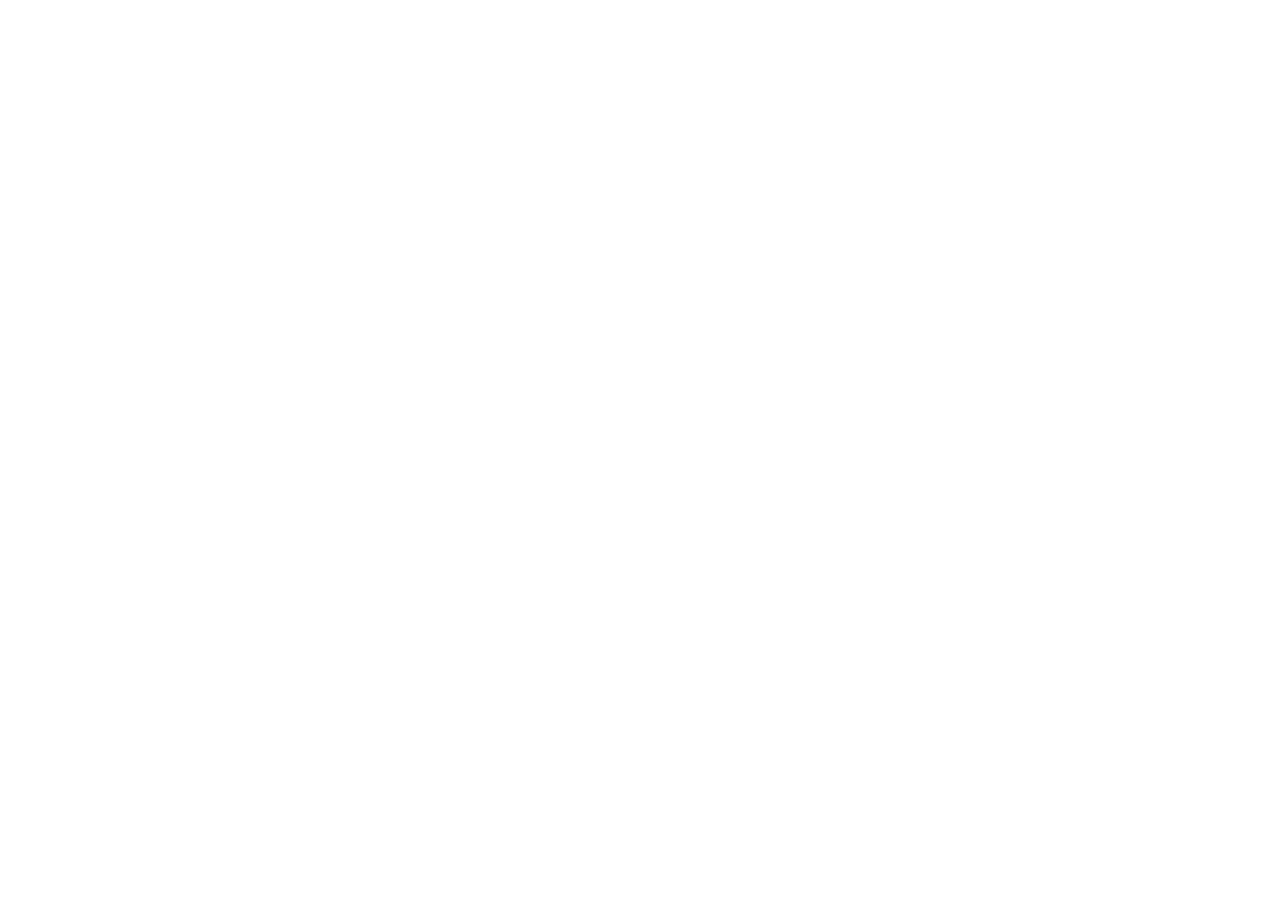
==== index.html @ 70efe80e "init project" ====
<!DOCTYPE html>
<html lang="en">
<head>
    <meta charset="UTF-8">
    <meta name="viewport" content="width=device-width, initial-scale=1.0">
    <meta http-equiv="X-UA-Compatible" content="ie=edge">
    <title>Document</title>
</head>
<body>
    
</body>
</html>
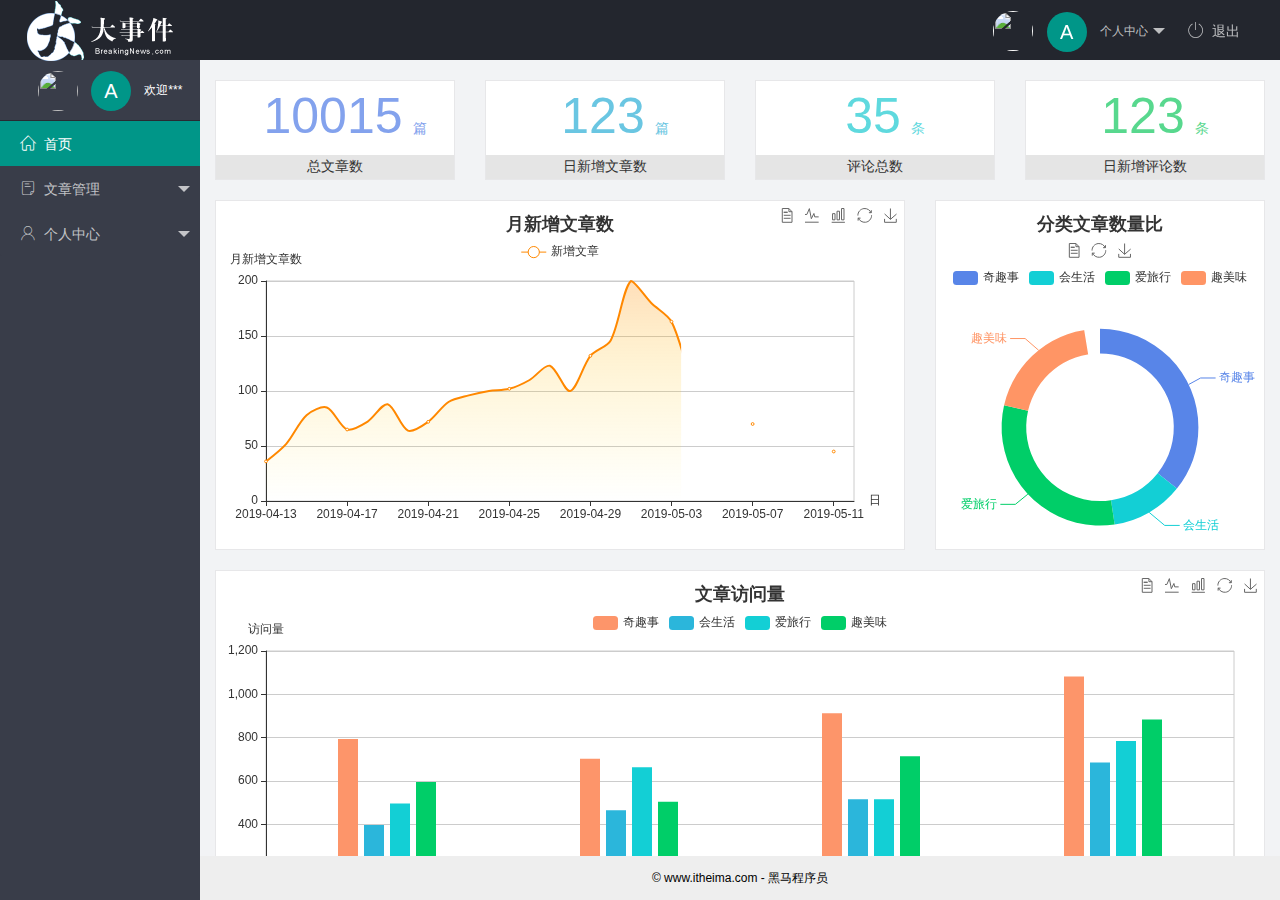
==== commit 0d5f1389: "完成主页功能的开发" ====
--- a/index.html
+++ b/index.html
@@ -1,12 +1,111 @@
 <!DOCTYPE html>
 <html lang="en">
+
 <head>
     <meta charset="UTF-8">
     <meta name="viewport" content="width=device-width, initial-scale=1.0">
     <meta http-equiv="X-UA-Compatible" content="ie=edge">
-    <title>Document</title>
+    <title>后台主页</title>
+    <!-- 导入layui的css -->
+    <link rel="stylesheet" href="/assets/lib/layui/css/layui.css">
+    <!-- 导入第三方库 -->
+    <link rel="stylesheet" href="/assets/fonts/iconfont.css" />
+    <!-- 导入自己的css -->
+    <link rel="stylesheet" href="/assets/css/index.css">
 </head>
+
 <body>
-    
+    <div class="layui-layout layui-layout-admin">
+        <div class="layui-header">
+            <div class="layui-logo">
+                <img src="/assets/images/logo.png" alt="" />
+            </div>
+            <!-- 头部区域（可配合layui已有的水平导航） -->
+            <ul class="layui-nav layui-layout-right">
+                <li class="layui-nav-item">
+                    <a href="" class="userinfo">
+                        <img src="http://t.cn/RCzsdCq" class="layui-nav-img" />
+                        <span class = 'text-avatar'>A</span>
+                        个人中心
+                    </a>
+                    <dl class="layui-nav-child">
+                        <dd><a href="">基本资料</a></dd>
+                        <dd><a href="">更换头像</a></dd>
+                        <dd><a href="">重置密码</a></dd>
+
+                    </dl>
+                </li>
+                <li class="layui-nav-item">
+                    <a href="javascript:;" id = 'btnLogout'><span class="iconfont icon-tuichu"></span>退出</a>
+                </li>
+            </ul>
+        </div>
+
+        <div class="layui-side layui-bg-black">
+            <div class="layui-side-scroll">
+                <div href="" class="userinfo">
+                    <img src="http://t.cn/RCzsdCq" class="layui-nav-img" />
+                    <span class = 'text-avatar'>A</span>
+                    <span id = 'welcome'>欢迎***</span>
+                </div>
+
+                <!-- 左侧导航区域（可配合layui已有的垂直导航） -->
+                <ul class="layui-nav layui-nav-tree" lay-shrink="all">
+
+                    <li class="layui-nav-item layui-this">
+                        <a href="/home/dashboard.html" target='fm'><span class="iconfont icon-home"></span>首页</a>
+                    </li>
+                    <li class="layui-nav-item ">
+                        <a class="" href="javascript:;"><span class="iconfont icon-16"></span>文章管理</a>
+                        <dl class="layui-nav-child">
+                            <dd>
+                                <a href="javaScript:;"><i class="layui-icon layui-icon-app"></i>列表一</a>
+                            </dd>
+                            <dd>
+                                <a href="javascript:;"><i class="layui-icon layui-icon-app"></i>列表二</a>
+                            </dd>
+                            <dd>
+                                <a href="javascript:;"><i class="layui-icon layui-icon-app"></i>列表三</a>
+                            </dd>
+                        </dl>
+                    </li>
+                    <li class="layui-nav-item ">
+                        <a href="javascript:;"><span class="iconfont icon-user"></span>个人中心</a>
+                        <dl class="layui-nav-child">
+                            <dd>
+                                <a href=""><i class="layui-icon layui-icon-app"></i>列表1</a>
+                            </dd>
+                            <dd>
+                                <a href=""><i class="layui-icon layui-icon-app"></i>列表2</a>
+                            </dd>
+                            <dd>
+                                <a href=""><i class="layui-icon layui-icon-app"></i>列表3</a>
+                            </dd>
+                        </dl>
+                    </li>
+                </ul>
+            </div>
+        </div>
+
+        <div class="layui-body">
+            <!-- 内容主体区域 -->
+            <iframe name='fm' src="/home/dashboard.html" frameborder="0"></iframe>
+        </div>
+
+        <div class="layui-footer">
+            <!-- 底部固定区域 -->
+            © www.itheima.com - 黑马程序员
+        </div>
+    </div>
+    <!-- 导入layui的js -->
+    <script src='./assets/lib/layui/layui.all.js'></script>
+    <!-- 导入jquery -->
+    <script src='/assets/lib/jquery.js'></script>
+    <!-- 导入配置路径baseAPI -->
+    <script src = '/assets/js/baseAPI.js'></script>
+    <!-- 导入自己的js -->
+    <script src = '/assets/js/index.js'></script>
+
 </body>
+
 </html>--- a/assets/lib/layui/css/layui.css
+++ b/assets/lib/layui/css/layui.css
@@ -0,0 +1,2 @@
+/** layui-v2.5.5 MIT License By https://www.layui.com */
+ .layui-inline,img{display:inline-block;vertical-align:middle}h1,h2,h3,h4,h5,h6{font-weight:400}.layui-edge,.layui-header,.layui-inline,.layui-main{position:relative}.layui-body,.layui-edge,.layui-elip{overflow:hidden}.layui-btn,.layui-edge,.layui-inline,img{vertical-align:middle}.layui-btn,.layui-disabled,.layui-icon,.layui-unselect{-moz-user-select:none;-webkit-user-select:none;-ms-user-select:none}.layui-elip,.layui-form-checkbox span,.layui-form-pane .layui-form-label{text-overflow:ellipsis;white-space:nowrap}.layui-breadcrumb,.layui-tree-btnGroup{visibility:hidden}blockquote,body,button,dd,div,dl,dt,form,h1,h2,h3,h4,h5,h6,input,li,ol,p,pre,td,textarea,th,ul{margin:0;padding:0;-webkit-tap-highlight-color:rgba(0,0,0,0)}a:active,a:hover{outline:0}img{border:none}li{list-style:none}table{border-collapse:collapse;border-spacing:0}h4,h5,h6{font-size:100%}button,input,optgroup,option,select,textarea{font-family:inherit;font-size:inherit;font-style:inherit;font-weight:inherit;outline:0}pre{white-space:pre-wrap;white-space:-moz-pre-wrap;white-space:-pre-wrap;white-space:-o-pre-wrap;word-wrap:break-word}body{line-height:24px;font:14px Helvetica Neue,Helvetica,PingFang SC,Tahoma,Arial,sans-serif}hr{height:1px;margin:10px 0;border:0;clear:both}a{color:#333;text-decoration:none}a:hover{color:#777}a cite{font-style:normal;*cursor:pointer}.layui-border-box,.layui-border-box *{box-sizing:border-box}.layui-box,.layui-box *{box-sizing:content-box}.layui-clear{clear:both;*zoom:1}.layui-clear:after{content:'\20';clear:both;*zoom:1;display:block;height:0}.layui-inline{*display:inline;*zoom:1}.layui-edge{display:inline-block;width:0;height:0;border-width:6px;border-style:dashed;border-color:transparent}.layui-edge-top{top:-4px;border-bottom-color:#999;border-bottom-style:solid}.layui-edge-right{border-left-color:#999;border-left-style:solid}.layui-edge-bottom{top:2px;border-top-color:#999;border-top-style:solid}.layui-edge-left{border-right-color:#999;border-right-style:solid}.layui-disabled,.layui-disabled:hover{color:#d2d2d2!important;cursor:not-allowed!important}.layui-circle{border-radius:100%}.layui-show{display:block!important}.layui-hide{display:none!important}@font-face{font-family:layui-icon;src:url(../font/iconfont.eot?v=250);src:url(../font/iconfont.eot?v=250#iefix) format('embedded-opentype'),url(../font/iconfont.woff2?v=250) format('woff2'),url(../font/iconfont.woff?v=250) format('woff'),url(../font/iconfont.ttf?v=250) format('truetype'),url(../font/iconfont.svg?v=250#layui-icon) format('svg')}.layui-icon{font-family:layui-icon!important;font-size:16px;font-style:normal;-webkit-font-smoothing:antialiased;-moz-osx-font-smoothing:grayscale}.layui-icon-reply-fill:before{content:"\e611"}.layui-icon-set-fill:before{content:"\e614"}.layui-icon-menu-fill:before{content:"\e60f"}.layui-icon-search:before{content:"\e615"}.layui-icon-share:before{content:"\e641"}.layui-icon-set-sm:before{content:"\e620"}.layui-icon-engine:before{content:"\e628"}.layui-icon-close:before{content:"\1006"}.layui-icon-close-fill:before{content:"\1007"}.layui-icon-chart-screen:before{content:"\e629"}.layui-icon-star:before{content:"\e600"}.layui-icon-circle-dot:before{content:"\e617"}.layui-icon-chat:before{content:"\e606"}.layui-icon-release:before{content:"\e609"}.layui-icon-list:before{content:"\e60a"}.layui-icon-chart:before{content:"\e62c"}.layui-icon-ok-circle:before{content:"\1005"}.layui-icon-layim-theme:before{content:"\e61b"}.layui-icon-table:before{content:"\e62d"}.layui-icon-right:before{content:"\e602"}.layui-icon-left:before{content:"\e603"}.layui-icon-cart-simple:before{content:"\e698"}.layui-icon-face-cry:before{content:"\e69c"}.layui-icon-face-smile:before{content:"\e6af"}.layui-icon-survey:before{content:"\e6b2"}.layui-icon-tree:before{content:"\e62e"}.layui-icon-upload-circle:before{content:"\e62f"}.layui-icon-add-circle:before{content:"\e61f"}.layui-icon-download-circle:before{content:"\e601"}.layui-icon-templeate-1:before{content:"\e630"}.layui-icon-util:before{content:"\e631"}.layui-icon-face-surprised:before{content:"\e664"}.layui-icon-edit:before{content:"\e642"}.layui-icon-speaker:before{content:"\e645"}.layui-icon-down:before{content:"\e61a"}.layui-icon-file:before{content:"\e621"}.layui-icon-layouts:before{content:"\e632"}.layui-icon-rate-half:before{content:"\e6c9"}.layui-icon-add-circle-fine:before{content:"\e608"}.layui-icon-prev-circle:before{content:"\e633"}.layui-icon-read:before{content:"\e705"}.layui-icon-404:before{content:"\e61c"}.layui-icon-carousel:before{content:"\e634"}.layui-icon-help:before{content:"\e607"}.layui-icon-code-circle:before{content:"\e635"}.layui-icon-water:before{content:"\e636"}.layui-icon-username:before{content:"\e66f"}.layui-icon-find-fill:before{content:"\e670"}.layui-icon-about:before{content:"\e60b"}.layui-icon-location:before{content:"\e715"}.layui-icon-up:before{content:"\e619"}.layui-icon-pause:before{content:"\e651"}.layui-icon-date:before{content:"\e637"}.layui-icon-layim-uploadfile:before{content:"\e61d"}.layui-icon-delete:before{content:"\e640"}.layui-icon-play:before{content:"\e652"}.layui-icon-top:before{content:"\e604"}.layui-icon-friends:before{content:"\e612"}.layui-icon-refresh-3:before{content:"\e9aa"}.layui-icon-ok:before{content:"\e605"}.layui-icon-layer:before{content:"\e638"}.layui-icon-face-smile-fine:before{content:"\e60c"}.layui-icon-dollar:before{content:"\e659"}.layui-icon-group:before{content:"\e613"}.layui-icon-layim-download:before{content:"\e61e"}.layui-icon-picture-fine:before{content:"\e60d"}.layui-icon-link:before{content:"\e64c"}.layui-icon-diamond:before{content:"\e735"}.layui-icon-log:before{content:"\e60e"}.layui-icon-rate-solid:before{content:"\e67a"}.layui-icon-fonts-del:before{content:"\e64f"}.layui-icon-unlink:before{content:"\e64d"}.layui-icon-fonts-clear:before{content:"\e639"}.layui-icon-triangle-r:before{content:"\e623"}.layui-icon-circle:before{content:"\e63f"}.layui-icon-radio:before{content:"\e643"}.layui-icon-align-center:before{content:"\e647"}.layui-icon-align-right:before{content:"\e648"}.layui-icon-align-left:before{content:"\e649"}.layui-icon-loading-1:before{content:"\e63e"}.layui-icon-return:before{content:"\e65c"}.layui-icon-fonts-strong:before{content:"\e62b"}.layui-icon-upload:before{content:"\e67c"}.layui-icon-dialogue:before{content:"\e63a"}.layui-icon-video:before{content:"\e6ed"}.layui-icon-headset:before{content:"\e6fc"}.layui-icon-cellphone-fine:before{content:"\e63b"}.layui-icon-add-1:before{content:"\e654"}.layui-icon-face-smile-b:before{content:"\e650"}.layui-icon-fonts-html:before{content:"\e64b"}.layui-icon-form:before{content:"\e63c"}.layui-icon-cart:before{content:"\e657"}.layui-icon-camera-fill:before{content:"\e65d"}.layui-icon-tabs:before{content:"\e62a"}.layui-icon-fonts-code:before{content:"\e64e"}.layui-icon-fire:before{content:"\e756"}.layui-icon-set:before{content:"\e716"}.layui-icon-fonts-u:before{content:"\e646"}.layui-icon-triangle-d:before{content:"\e625"}.layui-icon-tips:before{content:"\e702"}.layui-icon-picture:before{content:"\e64a"}.layui-icon-more-vertical:before{content:"\e671"}.layui-icon-flag:before{content:"\e66c"}.layui-icon-loading:before{content:"\e63d"}.layui-icon-fonts-i:before{content:"\e644"}.layui-icon-refresh-1:before{content:"\e666"}.layui-icon-rmb:before{content:"\e65e"}.layui-icon-home:before{content:"\e68e"}.layui-icon-user:before{content:"\e770"}.layui-icon-notice:before{content:"\e667"}.layui-icon-login-weibo:before{content:"\e675"}.layui-icon-voice:before{content:"\e688"}.layui-icon-upload-drag:before{content:"\e681"}.layui-icon-login-qq:before{content:"\e676"}.layui-icon-snowflake:before{content:"\e6b1"}.layui-icon-file-b:before{content:"\e655"}.layui-icon-template:before{content:"\e663"}.layui-icon-auz:before{content:"\e672"}.layui-icon-console:before{content:"\e665"}.layui-icon-app:before{content:"\e653"}.layui-icon-prev:before{content:"\e65a"}.layui-icon-website:before{content:"\e7ae"}.layui-icon-next:before{content:"\e65b"}.layui-icon-component:before{content:"\e857"}.layui-icon-more:before{content:"\e65f"}.layui-icon-login-wechat:before{content:"\e677"}.layui-icon-shrink-right:before{content:"\e668"}.layui-icon-spread-left:before{content:"\e66b"}.layui-icon-camera:before{content:"\e660"}.layui-icon-note:before{content:"\e66e"}.layui-icon-refresh:before{content:"\e669"}.layui-icon-female:before{content:"\e661"}.layui-icon-male:before{content:"\e662"}.layui-icon-password:before{content:"\e673"}.layui-icon-senior:before{content:"\e674"}.layui-icon-theme:before{content:"\e66a"}.layui-icon-tread:before{content:"\e6c5"}.layui-icon-praise:before{content:"\e6c6"}.layui-icon-star-fill:before{content:"\e658"}.layui-icon-rate:before{content:"\e67b"}.layui-icon-template-1:before{content:"\e656"}.layui-icon-vercode:before{content:"\e679"}.layui-icon-cellphone:before{content:"\e678"}.layui-icon-screen-full:before{content:"\e622"}.layui-icon-screen-restore:before{content:"\e758"}.layui-icon-cols:before{content:"\e610"}.layui-icon-export:before{content:"\e67d"}.layui-icon-print:before{content:"\e66d"}.layui-icon-slider:before{content:"\e714"}.layui-icon-addition:before{content:"\e624"}.layui-icon-subtraction:before{content:"\e67e"}.layui-icon-service:before{content:"\e626"}.layui-icon-transfer:before{content:"\e691"}.layui-main{width:1140px;margin:0 auto}.layui-header{z-index:1000;height:60px}.layui-header a:hover{transition:all .5s;-webkit-transition:all .5s}.layui-side{position:fixed;left:0;top:0;bottom:0;z-index:999;width:200px;overflow-x:hidden}.layui-side-scroll{position:relative;width:220px;height:100%;overflow-x:hidden}.layui-body{position:absolute;left:200px;right:0;top:0;bottom:0;z-index:998;width:auto;overflow-y:auto;box-sizing:border-box}.layui-layout-body{overflow:hidden}.layui-layout-admin .layui-header{background-color:#23262E}.layui-layout-admin .layui-side{top:60px;width:200px;overflow-x:hidden}.layui-layout-admin .layui-body{position:fixed;top:60px;bottom:44px}.layui-layout-admin .layui-main{width:auto;margin:0 15px}.layui-layout-admin .layui-footer{position:fixed;left:200px;right:0;bottom:0;height:44px;line-height:44px;padding:0 15px;background-color:#eee}.layui-layout-admin .layui-logo{position:absolute;left:0;top:0;width:200px;height:100%;line-height:60px;text-align:center;color:#009688;font-size:16px}.layui-layout-admin .layui-header .layui-nav{background:0 0}.layui-layout-left{position:absolute!important;left:200px;top:0}.layui-layout-right{position:absolute!important;right:0;top:0}.layui-container{position:relative;margin:0 auto;padding:0 15px;box-sizing:border-box}.layui-fluid{position:relative;margin:0 auto;padding:0 15px}.layui-row:after,.layui-row:before{content:'';display:block;clear:both}.layui-col-lg1,.layui-col-lg10,.layui-col-lg11,.layui-col-lg12,.layui-col-lg2,.layui-col-lg3,.layui-col-lg4,.layui-col-lg5,.layui-col-lg6,.layui-col-lg7,.layui-col-lg8,.layui-col-lg9,.layui-col-md1,.layui-col-md10,.layui-col-md11,.layui-col-md12,.layui-col-md2,.layui-col-md3,.layui-col-md4,.layui-col-md5,.layui-col-md6,.layui-col-md7,.layui-col-md8,.layui-col-md9,.layui-col-sm1,.layui-col-sm10,.layui-col-sm11,.layui-col-sm12,.layui-col-sm2,.layui-col-sm3,.layui-col-sm4,.layui-col-sm5,.layui-col-sm6,.layui-col-sm7,.layui-col-sm8,.layui-col-sm9,.layui-col-xs1,.layui-col-xs10,.layui-col-xs11,.layui-col-xs12,.layui-col-xs2,.layui-col-xs3,.layui-col-xs4,.layui-col-xs5,.layui-col-xs6,.layui-col-xs7,.layui-col-xs8,.layui-col-xs9{position:relative;display:block;box-sizing:border-box}.layui-col-xs1,.layui-col-xs10,.layui-col-xs11,.layui-col-xs12,.layui-col-xs2,.layui-col-xs3,.layui-col-xs4,.layui-col-xs5,.layui-col-xs6,.layui-col-xs7,.layui-col-xs8,.layui-col-xs9{float:left}.layui-col-xs1{width:8.33333333%}.layui-col-xs2{width:16.66666667%}.layui-col-xs3{width:25%}.layui-col-xs4{width:33.33333333%}.layui-col-xs5{width:41.66666667%}.layui-col-xs6{width:50%}.layui-col-xs7{width:58.33333333%}.layui-col-xs8{width:66.66666667%}.layui-col-xs9{width:75%}.layui-col-xs10{width:83.33333333%}.layui-col-xs11{width:91.66666667%}.layui-col-xs12{width:100%}.layui-col-xs-offset1{margin-left:8.33333333%}.layui-col-xs-offset2{margin-left:16.66666667%}.layui-col-xs-offset3{margin-left:25%}.layui-col-xs-offset4{margin-left:33.33333333%}.layui-col-xs-offset5{margin-left:41.66666667%}.layui-col-xs-offset6{margin-left:50%}.layui-col-xs-offset7{margin-left:58.33333333%}.layui-col-xs-offset8{margin-left:66.66666667%}.layui-col-xs-offset9{margin-left:75%}.layui-col-xs-offset10{margin-left:83.33333333%}.layui-col-xs-offset11{margin-left:91.66666667%}.layui-col-xs-offset12{margin-left:100%}@media screen and (max-width:768px){.layui-hide-xs{display:none!important}.layui-show-xs-block{display:block!important}.layui-show-xs-inline{display:inline!important}.layui-show-xs-inline-block{display:inline-block!important}}@media screen and (min-width:768px){.layui-container{width:750px}.layui-hide-sm{display:none!important}.layui-show-sm-block{display:block!important}.layui-show-sm-inline{display:inline!important}.layui-show-sm-inline-block{display:inline-block!important}.layui-col-sm1,.layui-col-sm10,.layui-col-sm11,.layui-col-sm12,.layui-col-sm2,.layui-col-sm3,.layui-col-sm4,.layui-col-sm5,.layui-col-sm6,.layui-col-sm7,.layui-col-sm8,.layui-col-sm9{float:left}.layui-col-sm1{width:8.33333333%}.layui-col-sm2{width:16.66666667%}.layui-col-sm3{width:25%}.layui-col-sm4{width:33.33333333%}.layui-col-sm5{width:41.66666667%}.layui-col-sm6{width:50%}.layui-col-sm7{width:58.33333333%}.layui-col-sm8{width:66.66666667%}.layui-col-sm9{width:75%}.layui-col-sm10{width:83.33333333%}.layui-col-sm11{width:91.66666667%}.layui-col-sm12{width:100%}.layui-col-sm-offset1{margin-left:8.33333333%}.layui-col-sm-offset2{margin-left:16.66666667%}.layui-col-sm-offset3{margin-left:25%}.layui-col-sm-offset4{margin-left:33.33333333%}.layui-col-sm-offset5{margin-left:41.66666667%}.layui-col-sm-offset6{margin-left:50%}.layui-col-sm-offset7{margin-left:58.33333333%}.layui-col-sm-offset8{margin-left:66.66666667%}.layui-col-sm-offset9{margin-left:75%}.layui-col-sm-offset10{margin-left:83.33333333%}.layui-col-sm-offset11{margin-left:91.66666667%}.layui-col-sm-offset12{margin-left:100%}}@media screen and (min-width:992px){.layui-container{width:970px}.layui-hide-md{display:none!important}.layui-show-md-block{display:block!important}.layui-show-md-inline{display:inline!important}.layui-show-md-inline-block{display:inline-block!important}.layui-col-md1,.layui-col-md10,.layui-col-md11,.layui-col-md12,.layui-col-md2,.layui-col-md3,.layui-col-md4,.layui-col-md5,.layui-col-md6,.layui-col-md7,.layui-col-md8,.layui-col-md9{float:left}.layui-col-md1{width:8.33333333%}.layui-col-md2{width:16.66666667%}.layui-col-md3{width:25%}.layui-col-md4{width:33.33333333%}.layui-col-md5{width:41.66666667%}.layui-col-md6{width:50%}.layui-col-md7{width:58.33333333%}.layui-col-md8{width:66.66666667%}.layui-col-md9{width:75%}.layui-col-md10{width:83.33333333%}.layui-col-md11{width:91.66666667%}.layui-col-md12{width:100%}.layui-col-md-offset1{margin-left:8.33333333%}.layui-col-md-offset2{margin-left:16.66666667%}.layui-col-md-offset3{margin-left:25%}.layui-col-md-offset4{margin-left:33.33333333%}.layui-col-md-offset5{margin-left:41.66666667%}.layui-col-md-offset6{margin-left:50%}.layui-col-md-offset7{margin-left:58.33333333%}.layui-col-md-offset8{margin-left:66.66666667%}.layui-col-md-offset9{margin-left:75%}.layui-col-md-offset10{margin-left:83.33333333%}.layui-col-md-offset11{margin-left:91.66666667%}.layui-col-md-offset12{margin-left:100%}}@media screen and (min-width:1200px){.layui-container{width:1170px}.layui-hide-lg{display:none!important}.layui-show-lg-block{display:block!important}.layui-show-lg-inline{display:inline!important}.layui-show-lg-inline-block{display:inline-block!important}.layui-col-lg1,.layui-col-lg10,.layui-col-lg11,.layui-col-lg12,.layui-col-lg2,.layui-col-lg3,.layui-col-lg4,.layui-col-lg5,.layui-col-lg6,.layui-col-lg7,.layui-col-lg8,.layui-col-lg9{float:left}.layui-col-lg1{width:8.33333333%}.layui-col-lg2{width:16.66666667%}.layui-col-lg3{width:25%}.layui-col-lg4{width:33.33333333%}.layui-col-lg5{width:41.66666667%}.layui-col-lg6{width:50%}.layui-col-lg7{width:58.33333333%}.layui-col-lg8{width:66.66666667%}.layui-col-lg9{width:75%}.layui-col-lg10{width:83.33333333%}.layui-col-lg11{width:91.66666667%}.layui-col-lg12{width:100%}.layui-col-lg-offset1{margin-left:8.33333333%}.layui-col-lg-offset2{margin-left:16.66666667%}.layui-col-lg-offset3{margin-left:25%}.layui-col-lg-offset4{margin-left:33.33333333%}.layui-col-lg-offset5{margin-left:41.66666667%}.layui-col-lg-offset6{margin-left:50%}.layui-col-lg-offset7{margin-left:58.33333333%}.layui-col-lg-offset8{margin-left:66.66666667%}.layui-col-lg-offset9{margin-left:75%}.layui-col-lg-offset10{margin-left:83.33333333%}.layui-col-lg-offset11{margin-left:91.66666667%}.layui-col-lg-offset12{margin-left:100%}}.layui-col-space1{margin:-.5px}.layui-col-space1>*{padding:.5px}.layui-col-space3{margin:-1.5px}.layui-col-space3>*{padding:1.5px}.layui-col-space5{margin:-2.5px}.layui-col-space5>*{padding:2.5px}.layui-col-space8{margin:-3.5px}.layui-col-space8>*{padding:3.5px}.layui-col-space10{margin:-5px}.layui-col-space10>*{padding:5px}.layui-col-space12{margin:-6px}.layui-col-space12>*{padding:6px}.layui-col-space15{margin:-7.5px}.layui-col-space15>*{padding:7.5px}.layui-col-space18{margin:-9px}.layui-col-space18>*{padding:9px}.layui-col-space20{margin:-10px}.layui-col-space20>*{padding:10px}.layui-col-space22{margin:-11px}.layui-col-space22>*{padding:11px}.layui-col-space25{margin:-12.5px}.layui-col-space25>*{padding:12.5px}.layui-col-space30{margin:-15px}.layui-col-space30>*{padding:15px}.layui-btn,.layui-input,.layui-select,.layui-textarea,.layui-upload-button{outline:0;-webkit-appearance:none;transition:all .3s;-webkit-transition:all .3s;box-sizing:border-box}.layui-elem-quote{margin-bottom:10px;padding:15px;line-height:22px;border-left:5px solid #009688;border-radius:0 2px 2px 0;background-color:#f2f2f2}.layui-quote-nm{border-style:solid;border-width:1px 1px 1px 5px;background:0 0}.layui-elem-field{margin-bottom:10px;padding:0;border-width:1px;border-style:solid}.layui-elem-field legend{margin-left:20px;padding:0 10px;font-size:20px;font-weight:300}.layui-field-title{margin:10px 0 20px;border-width:1px 0 0}.layui-field-box{padding:10px 15px}.layui-field-title .layui-field-box{padding:10px 0}.layui-progress{position:relative;height:6px;border-radius:20px;background-color:#e2e2e2}.layui-progress-bar{position:absolute;left:0;top:0;width:0;max-width:100%;height:6px;border-radius:20px;text-align:right;background-color:#5FB878;transition:all .3s;-webkit-transition:all .3s}.layui-progress-big,.layui-progress-big .layui-progress-bar{height:18px;line-height:18px}.layui-progress-text{position:relative;top:-20px;line-height:18px;font-size:12px;color:#666}.layui-progress-big .layui-progress-text{position:static;padding:0 10px;color:#fff}.layui-collapse{border-width:1px;border-style:solid;border-radius:2px}.layui-colla-content,.layui-colla-item{border-top-width:1px;border-top-style:solid}.layui-colla-item:first-child{border-top:none}.layui-colla-title{position:relative;height:42px;line-height:42px;padding:0 15px 0 35px;color:#333;background-color:#f2f2f2;cursor:pointer;font-size:14px;overflow:hidden}.layui-colla-content{display:none;padding:10px 15px;line-height:22px;color:#666}.layui-colla-icon{position:absolute;left:15px;top:0;font-size:14px}.layui-card{margin-bottom:15px;border-radius:2px;background-color:#fff;box-shadow:0 1px 2px 0 rgba(0,0,0,.05)}.layui-card:last-child{margin-bottom:0}.layui-card-header{position:relative;height:42px;line-height:42px;padding:0 15px;border-bottom:1px solid #f6f6f6;color:#333;border-radius:2px 2px 0 0;font-size:14px}.layui-bg-black,.layui-bg-blue,.layui-bg-cyan,.layui-bg-green,.layui-bg-orange,.layui-bg-red{color:#fff!important}.layui-card-body{position:relative;padding:10px 15px;line-height:24px}.layui-card-body[pad15]{padding:15px}.layui-card-body[pad20]{padding:20px}.layui-card-body .layui-table{margin:5px 0}.layui-card .layui-tab{margin:0}.layui-panel-window{position:relative;padding:15px;border-radius:0;border-top:5px solid #E6E6E6;background-color:#fff}.layui-auxiliar-moving{position:fixed;left:0;right:0;top:0;bottom:0;width:100%;height:100%;background:0 0;z-index:9999999999}.layui-form-label,.layui-form-mid,.layui-form-select,.layui-input-block,.layui-input-inline,.layui-textarea{position:relative}.layui-bg-red{background-color:#FF5722!important}.layui-bg-orange{background-color:#FFB800!important}.layui-bg-green{background-color:#009688!important}.layui-bg-cyan{background-color:#2F4056!important}.layui-bg-blue{background-color:#1E9FFF!important}.layui-bg-black{background-color:#393D49!important}.layui-bg-gray{background-color:#eee!important;color:#666!important}.layui-badge-rim,.layui-colla-content,.layui-colla-item,.layui-collapse,.layui-elem-field,.layui-form-pane .layui-form-item[pane],.layui-form-pane .layui-form-label,.layui-input,.layui-layedit,.layui-layedit-tool,.layui-quote-nm,.layui-select,.layui-tab-bar,.layui-tab-card,.layui-tab-title,.layui-tab-title .layui-this:after,.layui-textarea{border-color:#e6e6e6}.layui-timeline-item:before,hr{background-color:#e6e6e6}.layui-text{line-height:22px;font-size:14px;color:#666}.layui-text h1,.layui-text h2,.layui-text h3{font-weight:500;color:#333}.layui-text h1{font-size:30px}.layui-text h2{font-size:24px}.layui-text h3{font-size:18px}.layui-text a:not(.layui-btn){color:#01AAED}.layui-text a:not(.layui-btn):hover{text-decoration:underline}.layui-text ul{padding:5px 0 5px 15px}.layui-text ul li{margin-top:5px;list-style-type:disc}.layui-text em,.layui-word-aux{color:#999!important;padding:0 5px!important}.layui-btn{display:inline-block;height:38px;line-height:38px;padding:0 18px;background-color:#009688;color:#fff;white-space:nowrap;text-align:center;font-size:14px;border:none;border-radius:2px;cursor:pointer}.layui-btn:hover{opacity:.8;filter:alpha(opacity=80);color:#fff}.layui-btn:active{opacity:1;filter:alpha(opacity=100)}.layui-btn+.layui-btn{margin-left:10px}.layui-btn-container{font-size:0}.layui-btn-container .layui-btn{margin-right:10px;margin-bottom:10px}.layui-btn-container .layui-btn+.layui-btn{margin-left:0}.layui-table .layui-btn-container .layui-btn{margin-bottom:9px}.layui-btn-radius{border-radius:100px}.layui-btn .layui-icon{margin-right:3px;font-size:18px;vertical-align:bottom;vertical-align:middle\9}.layui-btn-primary{border:1px solid #C9C9C9;background-color:#fff;color:#555}.layui-btn-primary:hover{border-color:#009688;color:#333}.layui-btn-normal{background-color:#1E9FFF}.layui-btn-warm{background-color:#FFB800}.layui-btn-danger{background-color:#FF5722}.layui-btn-checked{background-color:#5FB878}.layui-btn-disabled,.layui-btn-disabled:active,.layui-btn-disabled:hover{border:1px solid #e6e6e6;background-color:#FBFBFB;color:#C9C9C9;cursor:not-allowed;opacity:1}.layui-btn-lg{height:44px;line-height:44px;padding:0 25px;font-size:16px}.layui-btn-sm{height:30px;line-height:30px;padding:0 10px;font-size:12px}.layui-btn-sm i{font-size:16px!important}.layui-btn-xs{height:22px;line-height:22px;padding:0 5px;font-size:12px}.layui-btn-xs i{font-size:14px!important}.layui-btn-group{display:inline-block;vertical-align:middle;font-size:0}.layui-btn-group .layui-btn{margin-left:0!important;margin-right:0!important;border-left:1px solid rgba(255,255,255,.5);border-radius:0}.layui-btn-group .layui-btn-primary{border-left:none}.layui-btn-group .layui-btn-primary:hover{border-color:#C9C9C9;color:#009688}.layui-btn-group .layui-btn:first-child{border-left:none;border-radius:2px 0 0 2px}.layui-btn-group .layui-btn-primary:first-child{border-left:1px solid #c9c9c9}.layui-btn-group .layui-btn:last-child{border-radius:0 2px 2px 0}.layui-btn-group .layui-btn+.layui-btn{margin-left:0}.layui-btn-group+.layui-btn-group{margin-left:10px}.layui-btn-fluid{width:100%}.layui-input,.layui-select,.layui-textarea{height:38px;line-height:1.3;line-height:38px\9;border-width:1px;border-style:solid;background-color:#fff;border-radius:2px}.layui-input::-webkit-input-placeholder,.layui-select::-webkit-input-placeholder,.layui-textarea::-webkit-input-placeholder{line-height:1.3}.layui-input,.layui-textarea{display:block;width:100%;padding-left:10px}.layui-input:hover,.layui-textarea:hover{border-color:#D2D2D2!important}.layui-input:focus,.layui-textarea:focus{border-color:#C9C9C9!important}.layui-textarea{min-height:100px;height:auto;line-height:20px;padding:6px 10px;resize:vertical}.layui-select{padding:0 10px}.layui-form input[type=checkbox],.layui-form input[type=radio],.layui-form select{display:none}.layui-form [lay-ignore]{display:initial}.layui-form-item{margin-bottom:15px;clear:both;*zoom:1}.layui-form-item:after{content:'\20';clear:both;*zoom:1;display:block;height:0}.layui-form-label{float:left;display:block;padding:9px 15px;width:80px;font-weight:400;line-height:20px;text-align:right}.layui-form-label-col{display:block;float:none;padding:9px 0;line-height:20px;text-align:left}.layui-form-item .layui-inline{margin-bottom:5px;margin-right:10px}.layui-input-block{margin-left:110px;min-height:36px}.layui-input-inline{display:inline-block;vertical-align:middle}.layui-form-item .layui-input-inline{float:left;width:190px;margin-right:10px}.layui-form-text .layui-input-inline{width:auto}.layui-form-mid{float:left;display:block;padding:9px 0!important;line-height:20px;margin-right:10px}.layui-form-danger+.layui-form-select .layui-input,.layui-form-danger:focus{border-color:#FF5722!important}.layui-form-select .layui-input{padding-right:30px;cursor:pointer}.layui-form-select .layui-edge{position:absolute;right:10px;top:50%;margin-top:-3px;cursor:pointer;border-width:6px;border-top-color:#c2c2c2;border-top-style:solid;transition:all .3s;-webkit-transition:all .3s}.layui-form-select dl{display:none;position:absolute;left:0;top:42px;padding:5px 0;z-index:899;min-width:100%;border:1px solid #d2d2d2;max-height:300px;overflow-y:auto;background-color:#fff;border-radius:2px;box-shadow:0 2px 4px rgba(0,0,0,.12);box-sizing:border-box}.layui-form-select dl dd,.layui-form-select dl dt{padding:0 10px;line-height:36px;white-space:nowrap;overflow:hidden;text-overflow:ellipsis}.layui-form-select dl dt{font-size:12px;color:#999}.layui-form-select dl dd{cursor:pointer}.layui-form-select dl dd:hover{background-color:#f2f2f2;-webkit-transition:.5s all;transition:.5s all}.layui-form-select .layui-select-group dd{padding-left:20px}.layui-form-select dl dd.layui-select-tips{padding-left:10px!important;color:#999}.layui-form-select dl dd.layui-this{background-color:#5FB878;color:#fff}.layui-form-checkbox,.layui-form-select dl dd.layui-disabled{background-color:#fff}.layui-form-selected dl{display:block}.layui-form-checkbox,.layui-form-checkbox *,.layui-form-switch{display:inline-block;vertical-align:middle}.layui-form-selected .layui-edge{margin-top:-9px;-webkit-transform:rotate(180deg);transform:rotate(180deg);margin-top:-3px\9}:root .layui-form-selected .layui-edge{margin-top:-9px\0/IE9}.layui-form-selectup dl{top:auto;bottom:42px}.layui-select-none{margin:5px 0;text-align:center;color:#999}.layui-select-disabled .layui-disabled{border-color:#eee!important}.layui-select-disabled .layui-edge{border-top-color:#d2d2d2}.layui-form-checkbox{position:relative;height:30px;line-height:30px;margin-right:10px;padding-right:30px;cursor:pointer;font-size:0;-webkit-transition:.1s linear;transition:.1s linear;box-sizing:border-box}.layui-form-checkbox span{padding:0 10px;height:100%;font-size:14px;border-radius:2px 0 0 2px;background-color:#d2d2d2;color:#fff;overflow:hidden}.layui-form-checkbox:hover span{background-color:#c2c2c2}.layui-form-checkbox i{position:absolute;right:0;top:0;width:30px;height:28px;border:1px solid #d2d2d2;border-left:none;border-radius:0 2px 2px 0;color:#fff;font-size:20px;text-align:center}.layui-form-checkbox:hover i{border-color:#c2c2c2;color:#c2c2c2}.layui-form-checked,.layui-form-checked:hover{border-color:#5FB878}.layui-form-checked span,.layui-form-checked:hover span{background-color:#5FB878}.layui-form-checked i,.layui-form-checked:hover i{color:#5FB878}.layui-form-item .layui-form-checkbox{margin-top:4px}.layui-form-checkbox[lay-skin=primary]{height:auto!important;line-height:normal!important;min-width:18px;min-height:18px;border:none!important;margin-right:0;padding-left:28px;padding-right:0;background:0 0}.layui-form-checkbox[lay-skin=primary] span{padding-left:0;padding-right:15px;line-height:18px;background:0 0;color:#666}.layui-form-checkbox[lay-skin=primary] i{right:auto;left:0;width:16px;height:16px;line-height:16px;border:1px solid #d2d2d2;font-size:12px;border-radius:2px;background-color:#fff;-webkit-transition:.1s linear;transition:.1s linear}.layui-form-checkbox[lay-skin=primary]:hover i{border-color:#5FB878;color:#fff}.layui-form-checked[lay-skin=primary] i{border-color:#5FB878!important;background-color:#5FB878;color:#fff}.layui-checkbox-disbaled[lay-skin=primary] span{background:0 0!important;color:#c2c2c2}.layui-checkbox-disbaled[lay-skin=primary]:hover i{border-color:#d2d2d2}.layui-form-item .layui-form-checkbox[lay-skin=primary]{margin-top:10px}.layui-form-switch{position:relative;height:22px;line-height:22px;min-width:35px;padding:0 5px;margin-top:8px;border:1px solid #d2d2d2;border-radius:20px;cursor:pointer;background-color:#fff;-webkit-transition:.1s linear;transition:.1s linear}.layui-form-switch i{position:absolute;left:5px;top:3px;width:16px;height:16px;border-radius:20px;background-color:#d2d2d2;-webkit-transition:.1s linear;transition:.1s linear}.layui-form-switch em{position:relative;top:0;width:25px;margin-left:21px;padding:0!important;text-align:center!important;color:#999!important;font-style:normal!important;font-size:12px}.layui-form-onswitch{border-color:#5FB878;background-color:#5FB878}.layui-checkbox-disbaled,.layui-checkbox-disbaled i{border-color:#e2e2e2!important}.layui-form-onswitch i{left:100%;margin-left:-21px;background-color:#fff}.layui-form-onswitch em{margin-left:5px;margin-right:21px;color:#fff!important}.layui-checkbox-disbaled span{background-color:#e2e2e2!important}.layui-checkbox-disbaled:hover i{color:#fff!important}[lay-radio]{display:none}.layui-form-radio,.layui-form-radio *{display:inline-block;vertical-align:middle}.layui-form-radio{line-height:28px;margin:6px 10px 0 0;padding-right:10px;cursor:pointer;font-size:0}.layui-form-radio *{font-size:14px}.layui-form-radio>i{margin-right:8px;font-size:22px;color:#c2c2c2}.layui-form-radio>i:hover,.layui-form-radioed>i{color:#5FB878}.layui-radio-disbaled>i{color:#e2e2e2!important}.layui-form-pane .layui-form-label{width:110px;padding:8px 15px;height:38px;line-height:20px;border-width:1px;border-style:solid;border-radius:2px 0 0 2px;text-align:center;background-color:#FBFBFB;overflow:hidden;box-sizing:border-box}.layui-form-pane .layui-input-inline{margin-left:-1px}.layui-form-pane .layui-input-block{margin-left:110px;left:-1px}.layui-form-pane .layui-input{border-radius:0 2px 2px 0}.layui-form-pane .layui-form-text .layui-form-label{float:none;width:100%;border-radius:2px;box-sizing:border-box;text-align:left}.layui-form-pane .layui-form-text .layui-input-inline{display:block;margin:0;top:-1px;clear:both}.layui-form-pane .layui-form-text .layui-input-block{margin:0;left:0;top:-1px}.layui-form-pane .layui-form-text .layui-textarea{min-height:100px;border-radius:0 0 2px 2px}.layui-form-pane .layui-form-checkbox{margin:4px 0 4px 10px}.layui-form-pane .layui-form-radio,.layui-form-pane .layui-form-switch{margin-top:6px;margin-left:10px}.layui-form-pane .layui-form-item[pane]{position:relative;border-width:1px;border-style:solid}.layui-form-pane .layui-form-item[pane] .layui-form-label{position:absolute;left:0;top:0;height:100%;border-width:0 1px 0 0}.layui-form-pane .layui-form-item[pane] .layui-input-inline{margin-left:110px}@media screen and (max-width:450px){.layui-form-item .layui-form-label{text-overflow:ellipsis;overflow:hidden;white-space:nowrap}.layui-form-item .layui-inline{display:block;margin-right:0;margin-bottom:20px;clear:both}.layui-form-item .layui-inline:after{content:'\20';clear:both;display:block;height:0}.layui-form-item .layui-input-inline{display:block;float:none;left:-3px;width:auto;margin:0 0 10px 112px}.layui-form-item .layui-input-inline+.layui-form-mid{margin-left:110px;top:-5px;padding:0}.layui-form-item .layui-form-checkbox{margin-right:5px;margin-bottom:5px}}.layui-layedit{border-width:1px;border-style:solid;border-radius:2px}.layui-layedit-tool{padding:3px 5px;border-bottom-width:1px;border-bottom-style:solid;font-size:0}.layedit-tool-fixed{position:fixed;top:0;border-top:1px solid #e2e2e2}.layui-layedit-tool .layedit-tool-mid,.layui-layedit-tool .layui-icon{display:inline-block;vertical-align:middle;text-align:center;font-size:14px}.layui-layedit-tool .layui-icon{position:relative;width:32px;height:30px;line-height:30px;margin:3px 5px;color:#777;cursor:pointer;border-radius:2px}.layui-layedit-tool .layui-icon:hover{color:#393D49}.layui-layedit-tool .layui-icon:active{color:#000}.layui-layedit-tool .layedit-tool-active{background-color:#e2e2e2;color:#000}.layui-layedit-tool .layui-disabled,.layui-layedit-tool .layui-disabled:hover{color:#d2d2d2;cursor:not-allowed}.layui-layedit-tool .layedit-tool-mid{width:1px;height:18px;margin:0 10px;background-color:#d2d2d2}.layedit-tool-html{width:50px!important;font-size:30px!important}.layedit-tool-b,.layedit-tool-code,.layedit-tool-help{font-size:16px!important}.layedit-tool-d,.layedit-tool-face,.layedit-tool-image,.layedit-tool-unlink{font-size:18px!important}.layedit-tool-image input{position:absolute;font-size:0;left:0;top:0;width:100%;height:100%;opacity:.01;filter:Alpha(opacity=1);cursor:pointer}.layui-layedit-iframe iframe{display:block;width:100%}#LAY_layedit_code{overflow:hidden}.layui-laypage{display:inline-block;*display:inline;*zoom:1;vertical-align:middle;margin:10px 0;font-size:0}.layui-laypage>a:first-child,.layui-laypage>a:first-child em{border-radius:2px 0 0 2px}.layui-laypage>a:last-child,.layui-laypage>a:last-child em{border-radius:0 2px 2px 0}.layui-laypage>:first-child{margin-left:0!important}.layui-laypage>:last-child{margin-right:0!important}.layui-laypage a,.layui-laypage button,.layui-laypage input,.layui-laypage select,.layui-laypage span{border:1px solid #e2e2e2}.layui-laypage a,.layui-laypage span{display:inline-block;*display:inline;*zoom:1;vertical-align:middle;padding:0 15px;height:28px;line-height:28px;margin:0 -1px 5px 0;background-color:#fff;color:#333;font-size:12px}.layui-flow-more a *,.layui-laypage input,.layui-table-view select[lay-ignore]{display:inline-block}.layui-laypage a:hover{color:#009688}.layui-laypage em{font-style:normal}.layui-laypage .layui-laypage-spr{color:#999;font-weight:700}.layui-laypage a{text-decoration:none}.layui-laypage .layui-laypage-curr{position:relative}.layui-laypage .layui-laypage-curr em{position:relative;color:#fff}.layui-laypage .layui-laypage-curr .layui-laypage-em{position:absolute;left:-1px;top:-1px;padding:1px;width:100%;height:100%;background-color:#009688}.layui-laypage-em{border-radius:2px}.layui-laypage-next em,.layui-laypage-prev em{font-family:Sim sun;font-size:16px}.layui-laypage .layui-laypage-count,.layui-laypage .layui-laypage-limits,.layui-laypage .layui-laypage-refresh,.layui-laypage .layui-laypage-skip{margin-left:10px;margin-right:10px;padding:0;border:none}.layui-laypage .layui-laypage-limits,.layui-laypage .layui-laypage-refresh{vertical-align:top}.layui-laypage .layui-laypage-refresh i{font-size:18px;cursor:pointer}.layui-laypage select{height:22px;padding:3px;border-radius:2px;cursor:pointer}.layui-laypage .layui-laypage-skip{height:30px;line-height:30px;color:#999}.layui-laypage button,.layui-laypage input{height:30px;line-height:30px;border-radius:2px;vertical-align:top;background-color:#fff;box-sizing:border-box}.layui-laypage input{width:40px;margin:0 10px;padding:0 3px;text-align:center}.layui-laypage input:focus,.layui-laypage select:focus{border-color:#009688!important}.layui-laypage button{margin-left:10px;padding:0 10px;cursor:pointer}.layui-table,.layui-table-view{margin:10px 0}.layui-flow-more{margin:10px 0;text-align:center;color:#999;font-size:14px}.layui-flow-more a{height:32px;line-height:32px}.layui-flow-more a *{vertical-align:top}.layui-flow-more a cite{padding:0 20px;border-radius:3px;background-color:#eee;color:#333;font-style:normal}.layui-flow-more a cite:hover{opacity:.8}.layui-flow-more a i{font-size:30px;color:#737383}.layui-table{width:100%;background-color:#fff;color:#666}.layui-table tr{transition:all .3s;-webkit-transition:all .3s}.layui-table th{text-align:left;font-weight:400}.layui-table tbody tr:hover,.layui-table thead tr,.layui-table-click,.layui-table-header,.layui-table-hover,.layui-table-mend,.layui-table-patch,.layui-table-tool,.layui-table-total,.layui-table-total tr,.layui-table[lay-even] tr:nth-child(even){background-color:#f2f2f2}.layui-table td,.layui-table th,.layui-table-col-set,.layui-table-fixed-r,.layui-table-grid-down,.layui-table-header,.layui-table-page,.layui-table-tips-main,.layui-table-tool,.layui-table-total,.layui-table-view,.layui-table[lay-skin=line],.layui-table[lay-skin=row]{border-width:1px;border-style:solid;border-color:#e6e6e6}.layui-table td,.layui-table th{position:relative;padding:9px 15px;min-height:20px;line-height:20px;font-size:14px}.layui-table[lay-skin=line] td,.layui-table[lay-skin=line] th{border-width:0 0 1px}.layui-table[lay-skin=row] td,.layui-table[lay-skin=row] th{border-width:0 1px 0 0}.layui-table[lay-skin=nob] td,.layui-table[lay-skin=nob] th{border:none}.layui-table img{max-width:100px}.layui-table[lay-size=lg] td,.layui-table[lay-size=lg] th{padding:15px 30px}.layui-table-view .layui-table[lay-size=lg] .layui-table-cell{height:40px;line-height:40px}.layui-table[lay-size=sm] td,.layui-table[lay-size=sm] th{font-size:12px;padding:5px 10px}.layui-table-view .layui-table[lay-size=sm] .layui-table-cell{height:20px;line-height:20px}.layui-table[lay-data]{display:none}.layui-table-box{position:relative;overflow:hidden}.layui-table-view .layui-table{position:relative;width:auto;margin:0}.layui-table-view .layui-table[lay-skin=line]{border-width:0 1px 0 0}.layui-table-view .layui-table[lay-skin=row]{border-width:0 0 1px}.layui-table-view .layui-table td,.layui-table-view .layui-table th{padding:5px 0;border-top:none;border-left:none}.layui-table-view .layui-table th.layui-unselect .layui-table-cell span{cursor:pointer}.layui-table-view .layui-table td{cursor:default}.layui-table-view .layui-table td[data-edit=text]{cursor:text}.layui-table-view .layui-form-checkbox[lay-skin=primary] i{width:18px;height:18px}.layui-table-view .layui-form-radio{line-height:0;padding:0}.layui-table-view .layui-form-radio>i{margin:0;font-size:20px}.layui-table-init{position:absolute;left:0;top:0;width:100%;height:100%;text-align:center;z-index:110}.layui-table-init .layui-icon{position:absolute;left:50%;top:50%;margin:-15px 0 0 -15px;font-size:30px;color:#c2c2c2}.layui-table-header{border-width:0 0 1px;overflow:hidden}.layui-table-header .layui-table{margin-bottom:-1px}.layui-table-tool .layui-inline[lay-event]{position:relative;width:26px;height:26px;padding:5px;line-height:16px;margin-right:10px;text-align:center;color:#333;border:1px solid #ccc;cursor:pointer;-webkit-transition:.5s all;transition:.5s all}.layui-table-tool .layui-inline[lay-event]:hover{border:1px solid #999}.layui-table-tool-temp{padding-right:120px}.layui-table-tool-self{position:absolute;right:17px;top:10px}.layui-table-tool .layui-table-tool-self .layui-inline[lay-event]{margin:0 0 0 10px}.layui-table-tool-panel{position:absolute;top:29px;left:-1px;padding:5px 0;min-width:150px;min-height:40px;border:1px solid #d2d2d2;text-align:left;overflow-y:auto;background-color:#fff;box-shadow:0 2px 4px rgba(0,0,0,.12)}.layui-table-cell,.layui-table-tool-panel li{overflow:hidden;text-overflow:ellipsis;white-space:nowrap}.layui-table-tool-panel li{padding:0 10px;line-height:30px;-webkit-transition:.5s all;transition:.5s all}.layui-table-tool-panel li .layui-form-checkbox[lay-skin=primary]{width:100%;padding-left:28px}.layui-table-tool-panel li:hover{background-color:#f2f2f2}.layui-table-tool-panel li .layui-form-checkbox[lay-skin=primary] i{position:absolute;left:0;top:0}.layui-table-tool-panel li .layui-form-checkbox[lay-skin=primary] span{padding:0}.layui-table-tool .layui-table-tool-self .layui-table-tool-panel{left:auto;right:-1px}.layui-table-col-set{position:absolute;right:0;top:0;width:20px;height:100%;border-width:0 0 0 1px;background-color:#fff}.layui-table-sort{width:10px;height:20px;margin-left:5px;cursor:pointer!important}.layui-table-sort .layui-edge{position:absolute;left:5px;border-width:5px}.layui-table-sort .layui-table-sort-asc{top:3px;border-top:none;border-bottom-style:solid;border-bottom-color:#b2b2b2}.layui-table-sort .layui-table-sort-asc:hover{border-bottom-color:#666}.layui-table-sort .layui-table-sort-desc{bottom:5px;border-bottom:none;border-top-style:solid;border-top-color:#b2b2b2}.layui-table-sort .layui-table-sort-desc:hover{border-top-color:#666}.layui-table-sort[lay-sort=asc] .layui-table-sort-asc{border-bottom-color:#000}.layui-table-sort[lay-sort=desc] .layui-table-sort-desc{border-top-color:#000}.layui-table-cell{height:28px;line-height:28px;padding:0 15px;position:relative;box-sizing:border-box}.layui-table-cell .layui-form-checkbox[lay-skin=primary]{top:-1px;padding:0}.layui-table-cell .layui-table-link{color:#01AAED}.laytable-cell-checkbox,.laytable-cell-numbers,.laytable-cell-radio,.laytable-cell-space{padding:0;text-align:center}.layui-table-body{position:relative;overflow:auto;margin-right:-1px;margin-bottom:-1px}.layui-table-body .layui-none{line-height:26px;padding:15px;text-align:center;color:#999}.layui-table-fixed{position:absolute;left:0;top:0;z-index:101}.layui-table-fixed .layui-table-body{overflow:hidden}.layui-table-fixed-l{box-shadow:0 -1px 8px rgba(0,0,0,.08)}.layui-table-fixed-r{left:auto;right:-1px;border-width:0 0 0 1px;box-shadow:-1px 0 8px rgba(0,0,0,.08)}.layui-table-fixed-r .layui-table-header{position:relative;overflow:visible}.layui-table-mend{position:absolute;right:-49px;top:0;height:100%;width:50px}.layui-table-tool{position:relative;z-index:890;width:100%;min-height:50px;line-height:30px;padding:10px 15px;border-width:0 0 1px}.layui-table-tool .layui-btn-container{margin-bottom:-10px}.layui-table-page,.layui-table-total{border-width:1px 0 0;margin-bottom:-1px;overflow:hidden}.layui-table-page{position:relative;width:100%;padding:7px 7px 0;height:41px;font-size:12px;white-space:nowrap}.layui-table-page>div{height:26px}.layui-table-page .layui-laypage{margin:0}.layui-table-page .layui-laypage a,.layui-table-page .layui-laypage span{height:26px;line-height:26px;margin-bottom:10px;border:none;background:0 0}.layui-table-page .layui-laypage a,.layui-table-page .layui-laypage span.layui-laypage-curr{padding:0 12px}.layui-table-page .layui-laypage span{margin-left:0;padding:0}.layui-table-page .layui-laypage .layui-laypage-prev{margin-left:-7px!important}.layui-table-page .layui-laypage .layui-laypage-curr .layui-laypage-em{left:0;top:0;padding:0}.layui-table-page .layui-laypage button,.layui-table-page .layui-laypage input{height:26px;line-height:26px}.layui-table-page .layui-laypage input{width:40px}.layui-table-page .layui-laypage button{padding:0 10px}.layui-table-page select{height:18px}.layui-table-patch .layui-table-cell{padding:0;width:30px}.layui-table-edit{position:absolute;left:0;top:0;width:100%;height:100%;padding:0 14px 1px;border-radius:0;box-shadow:1px 1px 20px rgba(0,0,0,.15)}.layui-table-edit:focus{border-color:#5FB878!important}select.layui-table-edit{padding:0 0 0 10px;border-color:#C9C9C9}.layui-table-view .layui-form-checkbox,.layui-table-view .layui-form-radio,.layui-table-view .layui-form-switch{top:0;margin:0;box-sizing:content-box}.layui-table-view .layui-form-checkbox{top:-1px;height:26px;line-height:26px}.layui-table-view .layui-form-checkbox i{height:26px}.layui-table-grid .layui-table-cell{overflow:visible}.layui-table-grid-down{position:absolute;top:0;right:0;width:26px;height:100%;padding:5px 0;border-width:0 0 0 1px;text-align:center;background-color:#fff;color:#999;cursor:pointer}.layui-table-grid-down .layui-icon{position:absolute;top:50%;left:50%;margin:-8px 0 0 -8px}.layui-table-grid-down:hover{background-color:#fbfbfb}body .layui-table-tips .layui-layer-content{background:0 0;padding:0;box-shadow:0 1px 6px rgba(0,0,0,.12)}.layui-table-tips-main{margin:-44px 0 0 -1px;max-height:150px;padding:8px 15px;font-size:14px;overflow-y:scroll;background-color:#fff;color:#666}.layui-table-tips-c{position:absolute;right:-3px;top:-13px;width:20px;height:20px;padding:3px;cursor:pointer;background-color:#666;border-radius:50%;color:#fff}.layui-table-tips-c:hover{background-color:#777}.layui-table-tips-c:before{position:relative;right:-2px}.layui-upload-file{display:none!important;opacity:.01;filter:Alpha(opacity=1)}.layui-upload-drag,.layui-upload-form,.layui-upload-wrap{display:inline-block}.layui-upload-list{margin:10px 0}.layui-upload-choose{padding:0 10px;color:#999}.layui-upload-drag{position:relative;padding:30px;border:1px dashed #e2e2e2;background-color:#fff;text-align:center;cursor:pointer;color:#999}.layui-upload-drag .layui-icon{font-size:50px;color:#009688}.layui-upload-drag[lay-over]{border-color:#009688}.layui-upload-iframe{position:absolute;width:0;height:0;border:0;visibility:hidden}.layui-upload-wrap{position:relative;vertical-align:middle}.layui-upload-wrap .layui-upload-file{display:block!important;position:absolute;left:0;top:0;z-index:10;font-size:100px;width:100%;height:100%;opacity:.01;filter:Alpha(opacity=1);cursor:pointer}.layui-transfer-active,.layui-transfer-box{display:inline-block;vertical-align:middle}.layui-transfer-box,.layui-transfer-header,.layui-transfer-search{border-width:0;border-style:solid;border-color:#e6e6e6}.layui-transfer-box{position:relative;border-width:1px;width:200px;height:360px;border-radius:2px;background-color:#fff}.layui-transfer-box .layui-form-checkbox{width:100%;margin:0!important}.layui-transfer-header{height:38px;line-height:38px;padding:0 10px;border-bottom-width:1px}.layui-transfer-search{position:relative;padding:10px;border-bottom-width:1px}.layui-transfer-search .layui-input{height:32px;padding-left:30px;font-size:12px}.layui-transfer-search .layui-icon-search{position:absolute;left:20px;top:50%;margin-top:-8px;color:#666}.layui-transfer-active{margin:0 15px}.layui-transfer-active .layui-btn{display:block;margin:0;padding:0 15px;background-color:#5FB878;border-color:#5FB878;color:#fff}.layui-transfer-active .layui-btn-disabled{background-color:#FBFBFB;border-color:#e6e6e6;color:#C9C9C9}.layui-transfer-active .layui-btn:first-child{margin-bottom:15px}.layui-transfer-active .layui-btn .layui-icon{margin:0;font-size:14px!important}.layui-transfer-data{padding:5px 0;overflow:auto}.layui-transfer-data li{height:32px;line-height:32px;padding:0 10px}.layui-transfer-data li:hover{background-color:#f2f2f2;transition:.5s all}.layui-transfer-data .layui-none{padding:15px 10px;text-align:center;color:#999}.layui-nav{position:relative;padding:0 20px;background-color:#393D49;color:#fff;border-radius:2px;font-size:0;box-sizing:border-box}.layui-nav *{font-size:14px}.layui-nav .layui-nav-item{position:relative;display:inline-block;*display:inline;*zoom:1;vertical-align:middle;line-height:60px}.layui-nav .layui-nav-item a{display:block;padding:0 20px;color:#fff;color:rgba(255,255,255,.7);transition:all .3s;-webkit-transition:all .3s}.layui-nav .layui-this:after,.layui-nav-bar,.layui-nav-tree .layui-nav-itemed:after{position:absolute;left:0;top:0;width:0;height:5px;background-color:#5FB878;transition:all .2s;-webkit-transition:all .2s}.layui-nav-bar{z-index:1000}.layui-nav .layui-nav-item a:hover,.layui-nav .layui-this a{color:#fff}.layui-nav .layui-this:after{content:'';top:auto;bottom:0;width:100%}.layui-nav-img{width:30px;height:30px;margin-right:10px;border-radius:50%}.layui-nav .layui-nav-more{content:'';width:0;height:0;border-style:solid dashed dashed;border-color:#fff transparent transparent;overflow:hidden;cursor:pointer;transition:all .2s;-webkit-transition:all .2s;position:absolute;top:50%;right:3px;margin-top:-3px;border-width:6px;border-top-color:rgba(255,255,255,.7)}.layui-nav .layui-nav-mored,.layui-nav-itemed>a .layui-nav-more{margin-top:-9px;border-style:dashed dashed solid;border-color:transparent transparent #fff}.layui-nav-child{display:none;position:absolute;left:0;top:65px;min-width:100%;line-height:36px;padding:5px 0;box-shadow:0 2px 4px rgba(0,0,0,.12);border:1px solid #d2d2d2;background-color:#fff;z-index:100;border-radius:2px;white-space:nowrap}.layui-nav .layui-nav-child a{color:#333}.layui-nav .layui-nav-child a:hover{background-color:#f2f2f2;color:#000}.layui-nav-child dd{position:relative}.layui-nav .layui-nav-child dd.layui-this a,.layui-nav-child dd.layui-this{background-color:#5FB878;color:#fff}.layui-nav-child dd.layui-this:after{display:none}.layui-nav-tree{width:200px;padding:0}.layui-nav-tree .layui-nav-item{display:block;width:100%;line-height:45px}.layui-nav-tree .layui-nav-item a{position:relative;height:45px;line-height:45px;text-overflow:ellipsis;overflow:hidden;white-space:nowrap}.layui-nav-tree .layui-nav-item a:hover{background-color:#4E5465}.layui-nav-tree .layui-nav-bar{width:5px;height:0;background-color:#009688}.layui-nav-tree .layui-nav-child dd.layui-this,.layui-nav-tree .layui-nav-child dd.layui-this a,.layui-nav-tree .layui-this,.layui-nav-tree .layui-this>a,.layui-nav-tree .layui-this>a:hover{background-color:#009688;color:#fff}.layui-nav-tree .layui-this:after{display:none}.layui-nav-itemed>a,.layui-nav-tree .layui-nav-title a,.layui-nav-tree .layui-nav-title a:hover{color:#fff!important}.layui-nav-tree .layui-nav-child{position:relative;z-index:0;top:0;border:none;box-shadow:none}.layui-nav-tree .layui-nav-child a{height:40px;line-height:40px;color:#fff;color:rgba(255,255,255,.7)}.layui-nav-tree .layui-nav-child,.layui-nav-tree .layui-nav-child a:hover{background:0 0;color:#fff}.layui-nav-tree .layui-nav-more{right:10px}.layui-nav-itemed>.layui-nav-child{display:block;padding:0;background-color:rgba(0,0,0,.3)!important}.layui-nav-itemed>.layui-nav-child>.layui-this>.layui-nav-child{display:block}.layui-nav-side{position:fixed;top:0;bottom:0;left:0;overflow-x:hidden;z-index:999}.layui-bg-blue .layui-nav-bar,.layui-bg-blue .layui-nav-itemed:after,.layui-bg-blue .layui-this:after{background-color:#93D1FF}.layui-bg-blue .layui-nav-child dd.layui-this{background-color:#1E9FFF}.layui-bg-blue .layui-nav-itemed>a,.layui-nav-tree.layui-bg-blue .layui-nav-title a,.layui-nav-tree.layui-bg-blue .layui-nav-title a:hover{background-color:#007DDB!important}.layui-breadcrumb{font-size:0}.layui-breadcrumb>*{font-size:14px}.layui-breadcrumb a{color:#999!important}.layui-breadcrumb a:hover{color:#5FB878!important}.layui-breadcrumb a cite{color:#666;font-style:normal}.layui-breadcrumb span[lay-separator]{margin:0 10px;color:#999}.layui-tab{margin:10px 0;text-align:left!important}.layui-tab[overflow]>.layui-tab-title{overflow:hidden}.layui-tab-title{position:relative;left:0;height:40px;white-space:nowrap;font-size:0;border-bottom-width:1px;border-bottom-style:solid;transition:all .2s;-webkit-transition:all .2s}.layui-tab-title li{display:inline-block;*display:inline;*zoom:1;vertical-align:middle;font-size:14px;transition:all .2s;-webkit-transition:all .2s;position:relative;line-height:40px;min-width:65px;padding:0 15px;text-align:center;cursor:pointer}.layui-tab-title li a{display:block}.layui-tab-title .layui-this{color:#000}.layui-tab-title .layui-this:after{position:absolute;left:0;top:0;content:'';width:100%;height:41px;border-width:1px;border-style:solid;border-bottom-color:#fff;border-radius:2px 2px 0 0;box-sizing:border-box;pointer-events:none}.layui-tab-bar{position:absolute;right:0;top:0;z-index:10;width:30px;height:39px;line-height:39px;border-width:1px;border-style:solid;border-radius:2px;text-align:center;background-color:#fff;cursor:pointer}.layui-tab-bar .layui-icon{position:relative;display:inline-block;top:3px;transition:all .3s;-webkit-transition:all .3s}.layui-tab-item{display:none}.layui-tab-more{padding-right:30px;height:auto!important;white-space:normal!important}.layui-tab-more li.layui-this:after{border-bottom-color:#e2e2e2;border-radius:2px}.layui-tab-more .layui-tab-bar .layui-icon{top:-2px;top:3px\9;-webkit-transform:rotate(180deg);transform:rotate(180deg)}:root .layui-tab-more .layui-tab-bar .layui-icon{top:-2px\0/IE9}.layui-tab-content{padding:10px}.layui-tab-title li .layui-tab-close{position:relative;display:inline-block;width:18px;height:18px;line-height:20px;margin-left:8px;top:1px;text-align:center;font-size:14px;color:#c2c2c2;transition:all .2s;-webkit-transition:all .2s}.layui-tab-title li .layui-tab-close:hover{border-radius:2px;background-color:#FF5722;color:#fff}.layui-tab-brief>.layui-tab-title .layui-this{color:#009688}.layui-tab-brief>.layui-tab-more li.layui-this:after,.layui-tab-brief>.layui-tab-title .layui-this:after{border:none;border-radius:0;border-bottom:2px solid #5FB878}.layui-tab-brief[overflow]>.layui-tab-title .layui-this:after{top:-1px}.layui-tab-card{border-width:1px;border-style:solid;border-radius:2px;box-shadow:0 2px 5px 0 rgba(0,0,0,.1)}.layui-tab-card>.layui-tab-title{background-color:#f2f2f2}.layui-tab-card>.layui-tab-title li{margin-right:-1px;margin-left:-1px}.layui-tab-card>.layui-tab-title .layui-this{background-color:#fff}.layui-tab-card>.layui-tab-title .layui-this:after{border-top:none;border-width:1px;border-bottom-color:#fff}.layui-tab-card>.layui-tab-title .layui-tab-bar{height:40px;line-height:40px;border-radius:0;border-top:none;border-right:none}.layui-tab-card>.layui-tab-more .layui-this{background:0 0;color:#5FB878}.layui-tab-card>.layui-tab-more .layui-this:after{border:none}.layui-timeline{padding-left:5px}.layui-timeline-item{position:relative;padding-bottom:20px}.layui-timeline-axis{position:absolute;left:-5px;top:0;z-index:10;width:20px;height:20px;line-height:20px;background-color:#fff;color:#5FB878;border-radius:50%;text-align:center;cursor:pointer}.layui-timeline-axis:hover{color:#FF5722}.layui-timeline-item:before{content:'';position:absolute;left:5px;top:0;z-index:0;width:1px;height:100%}.layui-timeline-item:last-child:before{display:none}.layui-timeline-item:first-child:before{display:block}.layui-timeline-content{padding-left:25px}.layui-timeline-title{position:relative;margin-bottom:10px}.layui-badge,.layui-badge-dot,.layui-badge-rim{position:relative;display:inline-block;padding:0 6px;font-size:12px;text-align:center;background-color:#FF5722;color:#fff;border-radius:2px}.layui-badge{height:18px;line-height:18px}.layui-badge-dot{width:8px;height:8px;padding:0;border-radius:50%}.layui-badge-rim{height:18px;line-height:18px;border-width:1px;border-style:solid;background-color:#fff;color:#666}.layui-btn .layui-badge,.layui-btn .layui-badge-dot{margin-left:5px}.layui-nav .layui-badge,.layui-nav .layui-badge-dot{position:absolute;top:50%;margin:-8px 6px 0}.layui-tab-title .layui-badge,.layui-tab-title .layui-badge-dot{left:5px;top:-2px}.layui-carousel{position:relative;left:0;top:0;background-color:#f8f8f8}.layui-carousel>[carousel-item]{position:relative;width:100%;height:100%;overflow:hidden}.layui-carousel>[carousel-item]:before{position:absolute;content:'\e63d';left:50%;top:50%;width:100px;line-height:20px;margin:-10px 0 0 -50px;text-align:center;color:#c2c2c2;font-family:layui-icon!important;font-size:30px;font-style:normal;-webkit-font-smoothing:antialiased;-moz-osx-font-smoothing:grayscale}.layui-carousel>[carousel-item]>*{display:none;position:absolute;left:0;top:0;width:100%;height:100%;background-color:#f8f8f8;transition-duration:.3s;-webkit-transition-duration:.3s}.layui-carousel-updown>*{-webkit-transition:.3s ease-in-out up;transition:.3s ease-in-out up}.layui-carousel-arrow{display:none\9;opacity:0;position:absolute;left:10px;top:50%;margin-top:-18px;width:36px;height:36px;line-height:36px;text-align:center;font-size:20px;border:0;border-radius:50%;background-color:rgba(0,0,0,.2);color:#fff;-webkit-transition-duration:.3s;transition-duration:.3s;cursor:pointer}.layui-carousel-arrow[lay-type=add]{left:auto!important;right:10px}.layui-carousel:hover .layui-carousel-arrow[lay-type=add],.layui-carousel[lay-arrow=always] .layui-carousel-arrow[lay-type=add]{right:20px}.layui-carousel[lay-arrow=always] .layui-carousel-arrow{opacity:1;left:20px}.layui-carousel[lay-arrow=none] .layui-carousel-arrow{display:none}.layui-carousel-arrow:hover,.layui-carousel-ind ul:hover{background-color:rgba(0,0,0,.35)}.layui-carousel:hover .layui-carousel-arrow{display:block\9;opacity:1;left:20px}.layui-carousel-ind{position:relative;top:-35px;width:100%;line-height:0!important;text-align:center;font-size:0}.layui-carousel[lay-indicator=outside]{margin-bottom:30px}.layui-carousel[lay-indicator=outside] .layui-carousel-ind{top:10px}.layui-carousel[lay-indicator=outside] .layui-carousel-ind ul{background-color:rgba(0,0,0,.5)}.layui-carousel[lay-indicator=none] .layui-carousel-ind{display:none}.layui-carousel-ind ul{display:inline-block;padding:5px;background-color:rgba(0,0,0,.2);border-radius:10px;-webkit-transition-duration:.3s;transition-duration:.3s}.layui-carousel-ind li{display:inline-block;width:10px;height:10px;margin:0 3px;font-size:14px;background-color:#e2e2e2;background-color:rgba(255,255,255,.5);border-radius:50%;cursor:pointer;-webkit-transition-duration:.3s;transition-duration:.3s}.layui-carousel-ind li:hover{background-color:rgba(255,255,255,.7)}.layui-carousel-ind li.layui-this{background-color:#fff}.layui-carousel>[carousel-item]>.layui-carousel-next,.layui-carousel>[carousel-item]>.layui-carousel-prev,.layui-carousel>[carousel-item]>.layui-this{display:block}.layui-carousel>[carousel-item]>.layui-this{left:0}.layui-carousel>[carousel-item]>.layui-carousel-prev{left:-100%}.layui-carousel>[carousel-item]>.layui-carousel-next{left:100%}.layui-carousel>[carousel-item]>.layui-carousel-next.layui-carousel-left,.layui-carousel>[carousel-item]>.layui-carousel-prev.layui-carousel-right{left:0}.layui-carousel>[carousel-item]>.layui-this.layui-carousel-left{left:-100%}.layui-carousel>[carousel-item]>.layui-this.layui-carousel-right{left:100%}.layui-carousel[lay-anim=updown] .layui-carousel-arrow{left:50%!important;top:20px;margin:0 0 0 -18px}.layui-carousel[lay-anim=updown]>[carousel-item]>*,.layui-carousel[lay-anim=fade]>[carousel-item]>*{left:0!important}.layui-carousel[lay-anim=updown] .layui-carousel-arrow[lay-type=add]{top:auto!important;bottom:20px}.layui-carousel[lay-anim=updown] .layui-carousel-ind{position:absolute;top:50%;right:20px;width:auto;height:auto}.layui-carousel[lay-anim=updown] .layui-carousel-ind ul{padding:3px 5px}.layui-carousel[lay-anim=updown] .layui-carousel-ind li{display:block;margin:6px 0}.layui-carousel[lay-anim=updown]>[carousel-item]>.layui-this{top:0}.layui-carousel[lay-anim=updown]>[carousel-item]>.layui-carousel-prev{top:-100%}.layui-carousel[lay-anim=updown]>[carousel-item]>.layui-carousel-next{top:100%}.layui-carousel[lay-anim=updown]>[carousel-item]>.layui-carousel-next.layui-carousel-left,.layui-carousel[lay-anim=updown]>[carousel-item]>.layui-carousel-prev.layui-carousel-right{top:0}.layui-carousel[lay-anim=updown]>[carousel-item]>.layui-this.layui-carousel-left{top:-100%}.layui-carousel[lay-anim=updown]>[carousel-item]>.layui-this.layui-carousel-right{top:100%}.layui-carousel[lay-anim=fade]>[carousel-item]>.layui-carousel-next,.layui-carousel[lay-anim=fade]>[carousel-item]>.layui-carousel-prev{opacity:0}.layui-carousel[lay-anim=fade]>[carousel-item]>.layui-carousel-next.layui-carousel-left,.layui-carousel[lay-anim=fade]>[carousel-item]>.layui-carousel-prev.layui-carousel-right{opacity:1}.layui-carousel[lay-anim=fade]>[carousel-item]>.layui-this.layui-carousel-left,.layui-carousel[lay-anim=fade]>[carousel-item]>.layui-this.layui-carousel-right{opacity:0}.layui-fixbar{position:fixed;right:15px;bottom:15px;z-index:999999}.layui-fixbar li{width:50px;height:50px;line-height:50px;margin-bottom:1px;text-align:center;cursor:pointer;font-size:30px;background-color:#9F9F9F;color:#fff;border-radius:2px;opacity:.95}.layui-fixbar li:hover{opacity:.85}.layui-fixbar li:active{opacity:1}.layui-fixbar .layui-fixbar-top{display:none;font-size:40px}body .layui-util-face{border:none;background:0 0}body .layui-util-face .layui-layer-content{padding:0;background-color:#fff;color:#666;box-shadow:none}.layui-util-face .layui-layer-TipsG{display:none}.layui-util-face ul{position:relative;width:372px;padding:10px;border:1px solid #D9D9D9;background-color:#fff;box-shadow:0 0 20px rgba(0,0,0,.2)}.layui-util-face ul li{cursor:pointer;float:left;border:1px solid #e8e8e8;height:22px;width:26px;overflow:hidden;margin:-1px 0 0 -1px;padding:4px 2px;text-align:center}.layui-util-face ul li:hover{position:relative;z-index:2;border:1px solid #eb7350;background:#fff9ec}.layui-code{position:relative;margin:10px 0;padding:15px;line-height:20px;border:1px solid #ddd;border-left-width:6px;background-color:#F2F2F2;color:#333;font-family:Courier New;font-size:12px}.layui-rate,.layui-rate *{display:inline-block;vertical-align:middle}.layui-rate{padding:10px 5px 10px 0;font-size:0}.layui-rate li i.layui-icon{font-size:20px;color:#FFB800;margin-right:5px;transition:all .3s;-webkit-transition:all .3s}.layui-rate li i:hover{cursor:pointer;transform:scale(1.12);-webkit-transform:scale(1.12)}.layui-rate[readonly] li i:hover{cursor:default;transform:scale(1)}.layui-colorpicker{width:26px;height:26px;border:1px solid #e6e6e6;padding:5px;border-radius:2px;line-height:24px;display:inline-block;cursor:pointer;transition:all .3s;-webkit-transition:all .3s}.layui-colorpicker:hover{border-color:#d2d2d2}.layui-colorpicker.layui-colorpicker-lg{width:34px;height:34px;line-height:32px}.layui-colorpicker.layui-colorpicker-sm{width:24px;height:24px;line-height:22px}.layui-colorpicker.layui-colorpicker-xs{width:22px;height:22px;line-height:20px}.layui-colorpicker-trigger-bgcolor{display:block;background:url([data-uri]);border-radius:2px}.layui-colorpicker-trigger-span{display:block;height:100%;box-sizing:border-box;border:1px solid rgba(0,0,0,.15);border-radius:2px;text-align:center}.layui-colorpicker-trigger-i{display:inline-block;color:#FFF;font-size:12px}.layui-colorpicker-trigger-i.layui-icon-close{color:#999}.layui-colorpicker-main{position:absolute;z-index:66666666;width:280px;padding:7px;background:#FFF;border:1px solid #d2d2d2;border-radius:2px;box-shadow:0 2px 4px rgba(0,0,0,.12)}.layui-colorpicker-main-wrapper{height:180px;position:relative}.layui-colorpicker-basis{width:260px;height:100%;position:relative}.layui-colorpicker-basis-white{width:100%;height:100%;position:absolute;top:0;left:0;background:linear-gradient(90deg,#FFF,hsla(0,0%,100%,0))}.layui-colorpicker-basis-black{width:100%;height:100%;position:absolute;top:0;left:0;background:linear-gradient(0deg,#000,transparent)}.layui-colorpicker-basis-cursor{width:10px;height:10px;border:1px solid #FFF;border-radius:50%;position:absolute;top:-3px;right:-3px;cursor:pointer}.layui-colorpicker-side{position:absolute;top:0;right:0;width:12px;height:100%;background:linear-gradient(red,#FF0,#0F0,#0FF,#00F,#F0F,red)}.layui-colorpicker-side-slider{width:100%;height:5px;box-shadow:0 0 1px #888;box-sizing:border-box;background:#FFF;border-radius:1px;border:1px solid #f0f0f0;cursor:pointer;position:absolute;left:0}.layui-colorpicker-main-alpha{display:none;height:12px;margin-top:7px;background:url([data-uri])}.layui-colorpicker-alpha-bgcolor{height:100%;position:relative}.layui-colorpicker-alpha-slider{width:5px;height:100%;box-shadow:0 0 1px #888;box-sizing:border-box;background:#FFF;border-radius:1px;border:1px solid #f0f0f0;cursor:pointer;position:absolute;top:0}.layui-colorpicker-main-pre{padding-top:7px;font-size:0}.layui-colorpicker-pre{width:20px;height:20px;border-radius:2px;display:inline-block;margin-left:6px;margin-bottom:7px;cursor:pointer}.layui-colorpicker-pre:nth-child(11n+1){margin-left:0}.layui-colorpicker-pre-isalpha{background:url([data-uri])}.layui-colorpicker-pre.layui-this{box-shadow:0 0 3px 2px rgba(0,0,0,.15)}.layui-colorpicker-pre>div{height:100%;border-radius:2px}.layui-colorpicker-main-input{text-align:right;padding-top:7px}.layui-colorpicker-main-input .layui-btn-container .layui-btn{margin:0 0 0 10px}.layui-colorpicker-main-input div.layui-inline{float:left;margin-right:10px;font-size:14px}.layui-colorpicker-main-input input.layui-input{width:150px;height:30px;color:#666}.layui-slider{height:4px;background:#e2e2e2;border-radius:3px;position:relative;cursor:pointer}.layui-slider-bar{border-radius:3px;position:absolute;height:100%}.layui-slider-step{position:absolute;top:0;width:4px;height:4px;border-radius:50%;background:#FFF;-webkit-transform:translateX(-50%);transform:translateX(-50%)}.layui-slider-wrap{width:36px;height:36px;position:absolute;top:-16px;-webkit-transform:translateX(-50%);transform:translateX(-50%);z-index:10;text-align:center}.layui-slider-wrap-btn{width:12px;height:12px;border-radius:50%;background:#FFF;display:inline-block;vertical-align:middle;cursor:pointer;transition:.3s}.layui-slider-wrap:after{content:"";height:100%;display:inline-block;vertical-align:middle}.layui-slider-wrap-btn.layui-slider-hover,.layui-slider-wrap-btn:hover{transform:scale(1.2)}.layui-slider-wrap-btn.layui-disabled:hover{transform:scale(1)!important}.layui-slider-tips{position:absolute;top:-42px;z-index:66666666;white-space:nowrap;display:none;-webkit-transform:translateX(-50%);transform:translateX(-50%);color:#FFF;background:#000;border-radius:3px;height:25px;line-height:25px;padding:0 10px}.layui-slider-tips:after{content:'';position:absolute;bottom:-12px;left:50%;margin-left:-6px;width:0;height:0;border-width:6px;border-style:solid;border-color:#000 transparent transparent}.layui-slider-input{width:70px;height:32px;border:1px solid #e6e6e6;border-radius:3px;font-size:16px;line-height:32px;position:absolute;right:0;top:-15px}.layui-slider-input-btn{display:none;position:absolute;top:0;right:0;width:20px;height:100%;border-left:1px solid #d2d2d2}.layui-slider-input-btn i{cursor:pointer;position:absolute;right:0;bottom:0;width:20px;height:50%;font-size:12px;line-height:16px;text-align:center;color:#999}.layui-slider-input-btn i:first-child{top:0;border-bottom:1px solid #d2d2d2}.layui-slider-input-txt{height:100%;font-size:14px}.layui-slider-input-txt input{height:100%;border:none}.layui-slider-input-btn i:hover{color:#009688}.layui-slider-vertical{width:4px;margin-left:34px}.layui-slider-vertical .layui-slider-bar{width:4px}.layui-slider-vertical .layui-slider-step{top:auto;left:0;-webkit-transform:translateY(50%);transform:translateY(50%)}.layui-slider-vertical .layui-slider-wrap{top:auto;left:-16px;-webkit-transform:translateY(50%);transform:translateY(50%)}.layui-slider-vertical .layui-slider-tips{top:auto;left:2px}@media \0screen{.layui-slider-wrap-btn{margin-left:-20px}.layui-slider-vertical .layui-slider-wrap-btn{margin-left:0;margin-bottom:-20px}.layui-slider-vertical .layui-slider-tips{margin-left:-8px}.layui-slider>span{margin-left:8px}}.layui-tree{line-height:22px}.layui-tree .layui-form-checkbox{margin:0!important}.layui-tree-set{width:100%;position:relative}.layui-tree-pack{display:none;padding-left:20px;position:relative}.layui-tree-iconClick,.layui-tree-main{display:inline-block;vertical-align:middle}.layui-tree-line .layui-tree-pack{padding-left:27px}.layui-tree-line .layui-tree-set .layui-tree-set:after{content:'';position:absolute;top:14px;left:-9px;width:17px;height:0;border-top:1px dotted #c0c4cc}.layui-tree-entry{position:relative;padding:3px 0;height:20px;white-space:nowrap}.layui-tree-entry:hover{background-color:#eee}.layui-tree-line .layui-tree-entry:hover{background-color:rgba(0,0,0,0)}.layui-tree-line .layui-tree-entry:hover .layui-tree-txt{color:#999;text-decoration:underline;transition:.3s}.layui-tree-main{cursor:pointer;padding-right:10px}.layui-tree-line .layui-tree-set:before{content:'';position:absolute;top:0;left:-9px;width:0;height:100%;border-left:1px dotted #c0c4cc}.layui-tree-line .layui-tree-set.layui-tree-setLineShort:before{height:13px}.layui-tree-line .layui-tree-set.layui-tree-setHide:before{height:0}.layui-tree-iconClick{position:relative;height:20px;line-height:20px;margin:0 10px;color:#c0c4cc}.layui-tree-icon{height:12px;line-height:12px;width:12px;text-align:center;border:1px solid #c0c4cc}.layui-tree-iconClick .layui-icon{font-size:18px}.layui-tree-icon .layui-icon{font-size:12px;color:#666}.layui-tree-iconArrow{padding:0 5px}.layui-tree-iconArrow:after{content:'';position:absolute;left:4px;top:3px;z-index:100;width:0;height:0;border-width:5px;border-style:solid;border-color:transparent transparent transparent #c0c4cc;transition:.5s}.layui-tree-btnGroup,.layui-tree-editInput{position:relative;vertical-align:middle;display:inline-block}.layui-tree-spread>.layui-tree-entry>.layui-tree-iconClick>.layui-tree-iconArrow:after{transform:rotate(90deg) translate(3px,4px)}.layui-tree-txt{display:inline-block;vertical-align:middle;color:#555}.layui-tree-search{margin-bottom:15px;color:#666}.layui-tree-btnGroup .layui-icon{display:inline-block;vertical-align:middle;padding:0 2px;cursor:pointer}.layui-tree-btnGroup .layui-icon:hover{color:#999;transition:.3s}.layui-tree-entry:hover .layui-tree-btnGroup{visibility:visible}.layui-tree-editInput{height:20px;line-height:20px;padding:0 3px;border:none;background-color:rgba(0,0,0,.05)}.layui-tree-emptyText{text-align:center;color:#999}.layui-anim{-webkit-animation-duration:.3s;animation-duration:.3s;-webkit-animation-fill-mode:both;animation-fill-mode:both}.layui-anim.layui-icon{display:inline-block}.layui-anim-loop{-webkit-animation-iteration-count:infinite;animation-iteration-count:infinite}.layui-trans,.layui-trans a{transition:all .3s;-webkit-transition:all .3s}@-webkit-keyframes layui-rotate{from{-webkit-transform:rotate(0)}to{-webkit-transform:rotate(360deg)}}@keyframes layui-rotate{from{transform:rotate(0)}to{transform:rotate(360deg)}}.layui-anim-rotate{-webkit-animation-name:layui-rotate;animation-name:layui-rotate;-webkit-animation-duration:1s;animation-duration:1s;-webkit-animation-timing-function:linear;animation-timing-function:linear}@-webkit-keyframes layui-up{from{-webkit-transform:translate3d(0,100%,0);opacity:.3}to{-webkit-transform:translate3d(0,0,0);opacity:1}}@keyframes layui-up{from{transform:translate3d(0,100%,0);opacity:.3}to{transform:translate3d(0,0,0);opacity:1}}.layui-anim-up{-webkit-animation-name:layui-up;animation-name:layui-up}@-webkit-keyframes layui-upbit{from{-webkit-transform:translate3d(0,30px,0);opacity:.3}to{-webkit-transform:translate3d(0,0,0);opacity:1}}@keyframes layui-upbit{from{transform:translate3d(0,30px,0);opacity:.3}to{transform:translate3d(0,0,0);opacity:1}}.layui-anim-upbit{-webkit-animation-name:layui-upbit;animation-name:layui-upbit}@-webkit-keyframes layui-scale{0%{opacity:.3;-webkit-transform:scale(.5)}100%{opacity:1;-webkit-transform:scale(1)}}@keyframes layui-scale{0%{opacity:.3;-ms-transform:scale(.5);transform:scale(.5)}100%{opacity:1;-ms-transform:scale(1);transform:scale(1)}}.layui-anim-scale{-webkit-animation-name:layui-scale;animation-name:layui-scale}@-webkit-keyframes layui-scale-spring{0%{opacity:.5;-webkit-transform:scale(.5)}80%{opacity:.8;-webkit-transform:scale(1.1)}100%{opacity:1;-webkit-transform:scale(1)}}@keyframes layui-scale-spring{0%{opacity:.5;transform:scale(.5)}80%{opacity:.8;transform:scale(1.1)}100%{opacity:1;transform:scale(1)}}.layui-anim-scaleSpring{-webkit-animation-name:layui-scale-spring;animation-name:layui-scale-spring}@-webkit-keyframes layui-fadein{0%{opacity:0}100%{opacity:1}}@keyframes layui-fadein{0%{opacity:0}100%{opacity:1}}.layui-anim-fadein{-webkit-animation-name:layui-fadein;animation-name:layui-fadein}@-webkit-keyframes layui-fadeout{0%{opacity:1}100%{opacity:0}}@keyframes layui-fadeout{0%{opacity:1}100%{opacity:0}}.layui-anim-fadeout{-webkit-animation-name:layui-fadeout;animation-name:layui-fadeout}--- a/assets/fonts/iconfont.css
+++ b/assets/fonts/iconfont.css
@@ -0,0 +1,37 @@
+@font-face {font-family: "iconfont";
+  src: url('iconfont.eot?t=1576139966484'); /* IE9 */
+  src: url('iconfont.eot?t=1576139966484#iefix') format('embedded-opentype'), /* IE6-IE8 */
+  url('[data-uri]') format('woff2'),
+  url('iconfont.woff?t=1576139966484') format('woff'),
+  url('iconfont.ttf?t=1576139966484') format('truetype'), /* chrome, firefox, opera, Safari, Android, iOS 4.2+ */
+  url('iconfont.svg?t=1576139966484#iconfont') format('svg'); /* iOS 4.1- */
+}
+
+.iconfont {
+  font-family: "iconfont" !important;
+  font-size: 16px;
+  font-style: normal;
+  -webkit-font-smoothing: antialiased;
+  -moz-osx-font-smoothing: grayscale;
+}
+
+.icon-home:before {
+  content: "\e6a9";
+}
+
+.icon-user:before {
+  content: "\e614";
+}
+
+.icon-pinglun:before {
+  content: "\e616";
+}
+
+.icon-tuichu:before {
+  content: "\e865";
+}
+
+.icon-16:before {
+  content: "\e615";
+}
+
--- a/assets/css/index.css
+++ b/assets/css/index.css
@@ -0,0 +1,52 @@
+.layui-footer{
+    text-align:center;
+    font-size:12px;
+}
+.iconfont{
+    margin-right:8px;
+
+}
+.layui-icon{
+    margin-right:8px;
+    margin-left:20px;
+}
+iframe{
+    width:100%;
+    height:100%;
+}
+.layui-body{
+    overflow: hidden;
+}
+a {
+    transition: none !important;
+  }
+  
+  .userinfo {
+    height: 60px;
+    line-height: 60px;
+    text-align: center;
+    font-size: 12px;
+    user-select: none;
+  }
+  .layui-side-scroll .userinfo{
+      border-bottom:1px solid #282b33;
+  }
+  .layui-nav-img{
+      width:40px;
+      height:40px;
+  }
+  .text-avatar{
+      display:inline-block;
+      width:40px;
+      height:40px;
+      background-color:#009688;
+      border-radius:50%;
+      text-align: center;
+      line-height:40px;
+      font-size:20px;
+      color:#fff;
+      position:relative;
+      top:4px;
+      margin-right: 10px;
+
+  }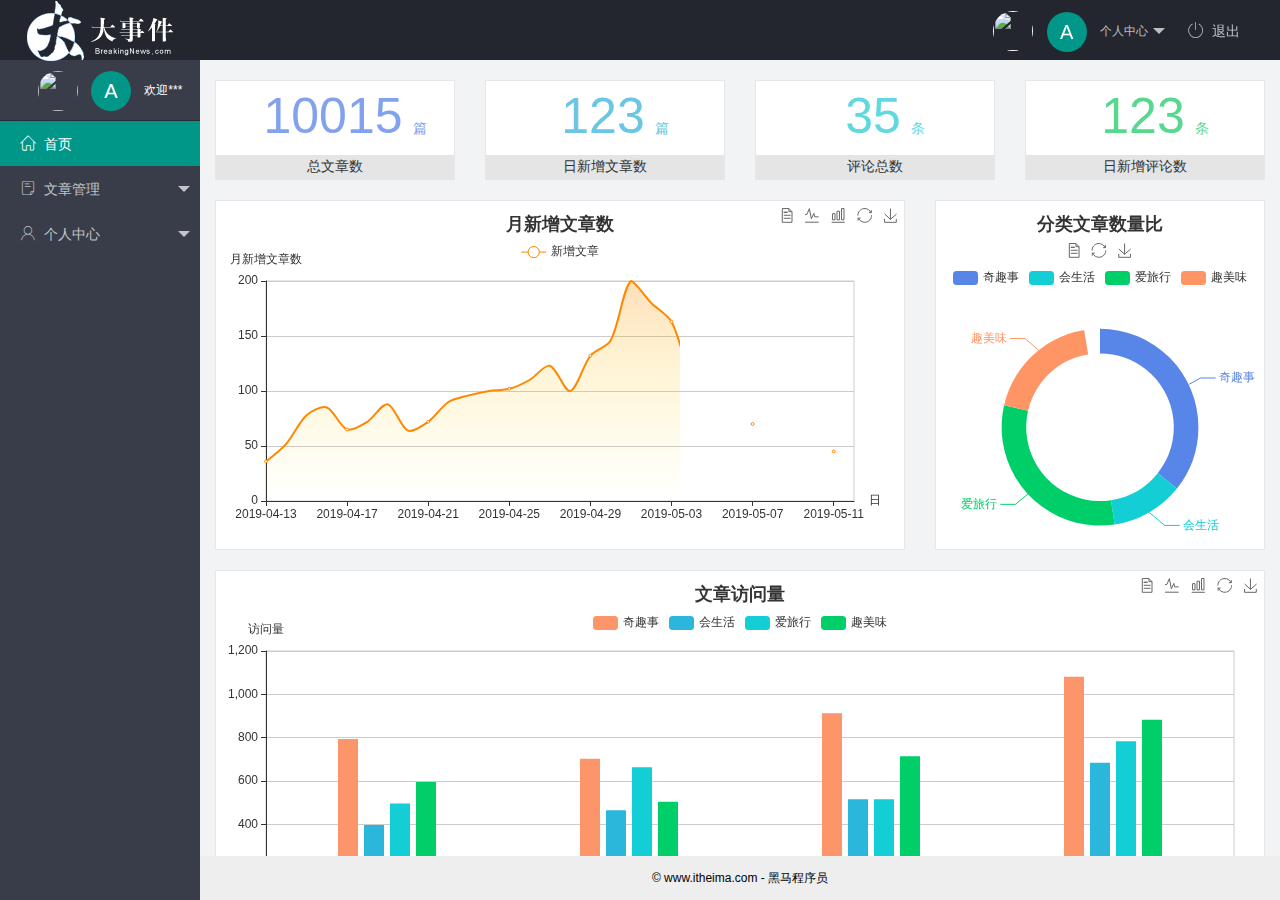
==== commit 09d865d5: "完成个人中心的功能开发" ====
--- a/index.html
+++ b/index.html
@@ -73,13 +73,13 @@
                         <a href="javascript:;"><span class="iconfont icon-user"></span>个人中心</a>
                         <dl class="layui-nav-child">
                             <dd>
-                                <a href=""><i class="layui-icon layui-icon-app"></i>列表1</a>
+                                <a href="/user/user_info.html" target = 'fm'><i class="layui-icon layui-icon-app"></i>列表1</a>
                             </dd>
                             <dd>
-                                <a href=""><i class="layui-icon layui-icon-app"></i>列表2</a>
+                                <a href="/user/user_avatar.html" target = 'fm'><i class="layui-icon layui-icon-app"></i>列表2</a>
                             </dd>
                             <dd>
-                                <a href=""><i class="layui-icon layui-icon-app"></i>列表3</a>
+                                <a href="/user/user_pwd.html" target = 'fm'><i class="layui-icon layui-icon-app"></i>列表3</a>
                             </dd>
                         </dl>
                     </li>
@@ -108,4 +108,4 @@
 
 </body>
 
-</html>+</html> 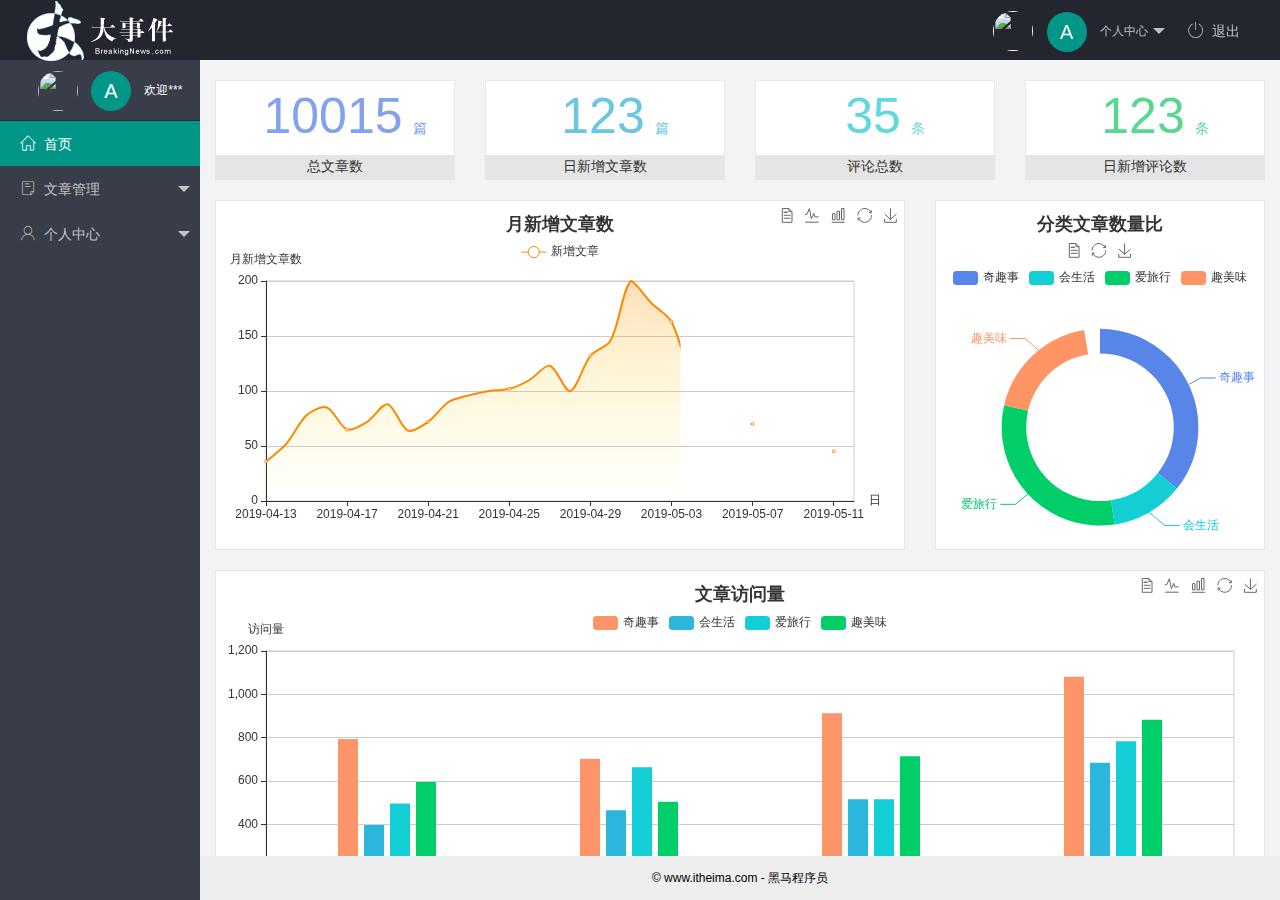
==== commit 139b9d04: "完成文章管理功能开发" ====
--- a/index.html
+++ b/index.html
@@ -25,7 +25,7 @@
                 <li class="layui-nav-item">
                     <a href="" class="userinfo">
                         <img src="http://t.cn/RCzsdCq" class="layui-nav-img" />
-                        <span class = 'text-avatar'>A</span>
+                        <span class='text-avatar'>A</span>
                         个人中心
                     </a>
                     <dl class="layui-nav-child">
@@ -36,7 +36,7 @@
                     </dl>
                 </li>
                 <li class="layui-nav-item">
-                    <a href="javascript:;" id = 'btnLogout'><span class="iconfont icon-tuichu"></span>退出</a>
+                    <a href="javascript:;" id='btnLogout'><span class="iconfont icon-tuichu"></span>退出</a>
                 </li>
             </ul>
         </div>
@@ -45,8 +45,8 @@
             <div class="layui-side-scroll">
                 <div href="" class="userinfo">
                     <img src="http://t.cn/RCzsdCq" class="layui-nav-img" />
-                    <span class = 'text-avatar'>A</span>
-                    <span id = 'welcome'>欢迎***</span>
+                    <span class='text-avatar'>A</span>
+                    <span id='welcome'>欢迎***</span>
                 </div>
 
                 <!-- 左侧导航区域（可配合layui已有的垂直导航） -->
@@ -59,13 +59,13 @@
                         <a class="" href="javascript:;"><span class="iconfont icon-16"></span>文章管理</a>
                         <dl class="layui-nav-child">
                             <dd>
-                                <a href="javaScript:;"><i class="layui-icon layui-icon-app"></i>列表一</a>
+                                <a href="/article/art_cate.html" target='fm'><i class="layui-icon layui-icon-app"></i>列表一</a>
                             </dd>
                             <dd>
-                                <a href="javascript:;"><i class="layui-icon layui-icon-app"></i>列表二</a>
+                                <a href="/article/art_list.html" target= 'fm'><i class="layui-icon layui-icon-app"></i>列表二</a>
                             </dd>
                             <dd>
-                                <a href="javascript:;"><i class="layui-icon layui-icon-app"></i>列表三</a>
+                                <a href="/article/art_pub.html" target = 'fm'><i class="layui-icon layui-icon-app"></i>列表三</a>
                             </dd>
                         </dl>
                     </li>
@@ -73,13 +73,13 @@
                         <a href="javascript:;"><span class="iconfont icon-user"></span>个人中心</a>
                         <dl class="layui-nav-child">
                             <dd>
-                                <a href="/user/user_info.html" target = 'fm'><i class="layui-icon layui-icon-app"></i>列表1</a>
+                                <a href="/user/user_info.html" target='fm'><i class="layui-icon layui-icon-app"></i>列表1</a>
                             </dd>
                             <dd>
-                                <a href="/user/user_avatar.html" target = 'fm'><i class="layui-icon layui-icon-app"></i>列表2</a>
+                                <a href="/user/user_avatar.html" target='fm'><i class="layui-icon layui-icon-app"></i>列表2</a>
                             </dd>
                             <dd>
-                                <a href="/user/user_pwd.html" target = 'fm'><i class="layui-icon layui-icon-app"></i>列表3</a>
+                                <a href="/user/user_pwd.html" target='fm'><i class="layui-icon layui-icon-app"></i>列表3</a>
                             </dd>
                         </dl>
                     </li>
@@ -101,11 +101,12 @@
     <script src='./assets/lib/layui/layui.all.js'></script>
     <!-- 导入jquery -->
     <script src='/assets/lib/jquery.js'></script>
+
     <!-- 导入配置路径baseAPI -->
-    <script src = '/assets/js/baseAPI.js'></script>
+    <script src='/assets/js/baseAPI.js'></script>
     <!-- 导入自己的js -->
-    <script src = '/assets/js/index.js'></script>
+    <script src='/assets/js/index.js'></script>
 
 </body>
 
-</html> +</html>